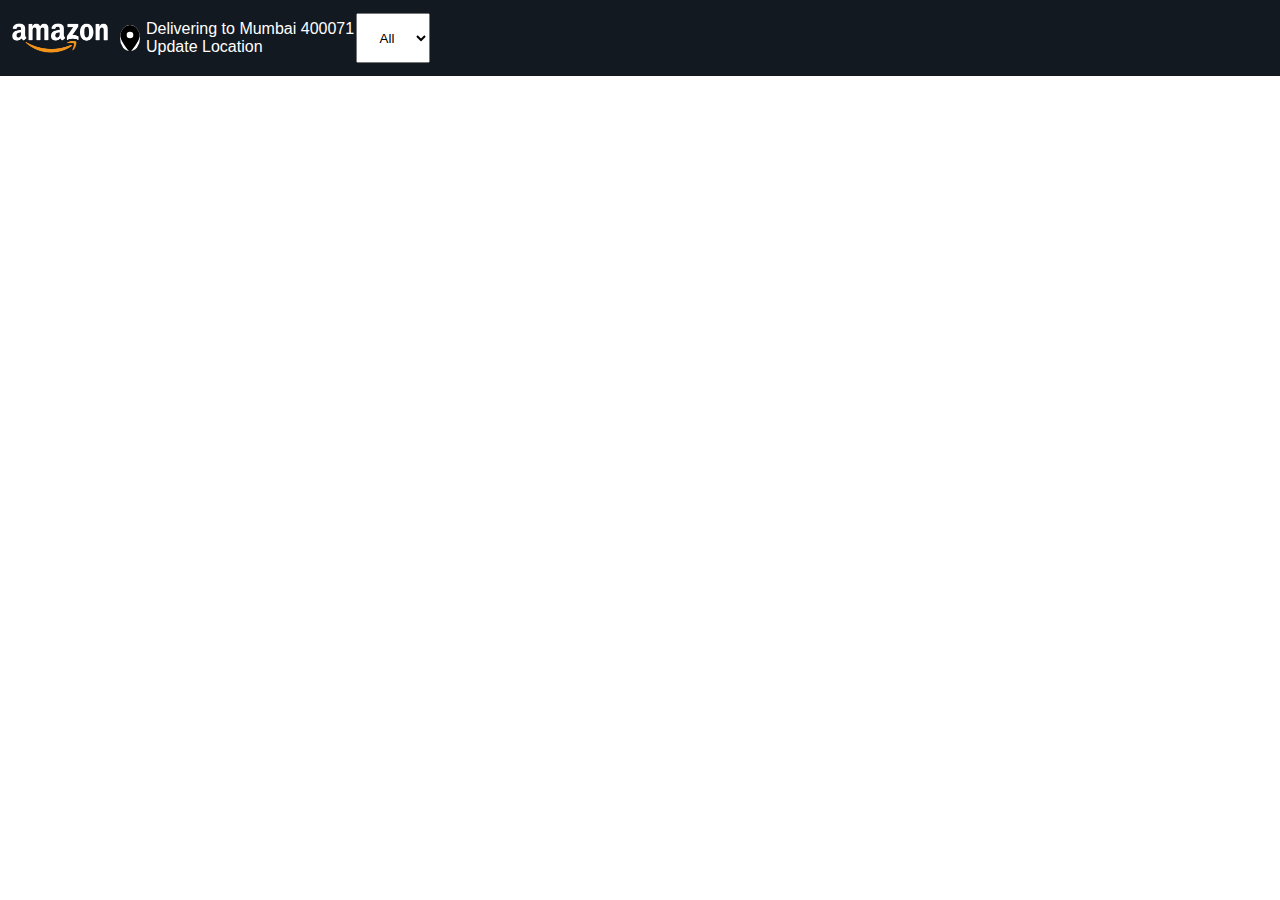
==== Amazon Clone/index.html @ 243c5fb5 "Add files via upload" ====
<!DOCTYPE html>
<html lang="en">
<head>
    <meta charset="UTF-8">
    <meta name="viewport" content="width=device-width, initial-scale=1.0">
    <title>AMAZON Clone</title>
    <link rel="stylesheet" href="style.css">

</head>
<body>

    <header>
        <div class="header-section">
            <img src="imgs/amazon_logo.png" alt="">
            <svg xmlns="http://www.w3.org/2000/svg" height="16" width="12" viewBox="0 0 384 512"><!--!Font Awesome Free 6.5.1 by @fontawesome - https://fontawesome.com License - https://fontawesome.com/license/free Copyright 2024 Fonticons, Inc.--><path d="M215.7 499.2C267 435 384 279.4 384 192C384 86 298 0 192 0S0 86 0 192c0 87.4 117 243 168.3 307.2c12.3 15.3 35.1 15.3 47.4 0zM192 128a64 64 0 1 1 0 128 64 64 0 1 1 0-128z"/></svg>
            <div class="delivery-location">Delivering to Mumbai 400071 Update Location</div>
            <div class="form-box">
                <div class="drop-menu">
                    <label for="all"></label>
                    <select name="all" id="all">
                        <option value="All">All</option>
                        <option value="fashion">Fashio</option>
                        <option value="sports">Sports</option>
                        <option value="Shoes">Shoes</option>
                        <option value="Watches">Watches</option>
                        <option value="Books">Books</option>
                        <option value="Phones">Phones</option>
                    </select>
                </div>
            </div>
        </div>
        <nav>

        </nav>
    </header>
    
</body>
</html>
---- Amazon Clone/style.css ----
*{
    margin: 0;
    padding: 0;
    border: border-box;
    font-family: Arial;
}

.header-section{
    background-color: #131921; /* header bgcolor */
    display: flex;
    align-items: center;
    width: 100vw;
    height: 76px;
    color: white;
}
.header-section img{
    width: 120px;
    height: auto;
}
.header-section svg{
    margin-right: 6px;
    background-color: white;
    border-radius: 50%;
    width: 20px;
    height: auto;
}
.delivery-location{
    width: 210px;
}
.drop-menu select{
    height: 50px;
    text-align: center;
}
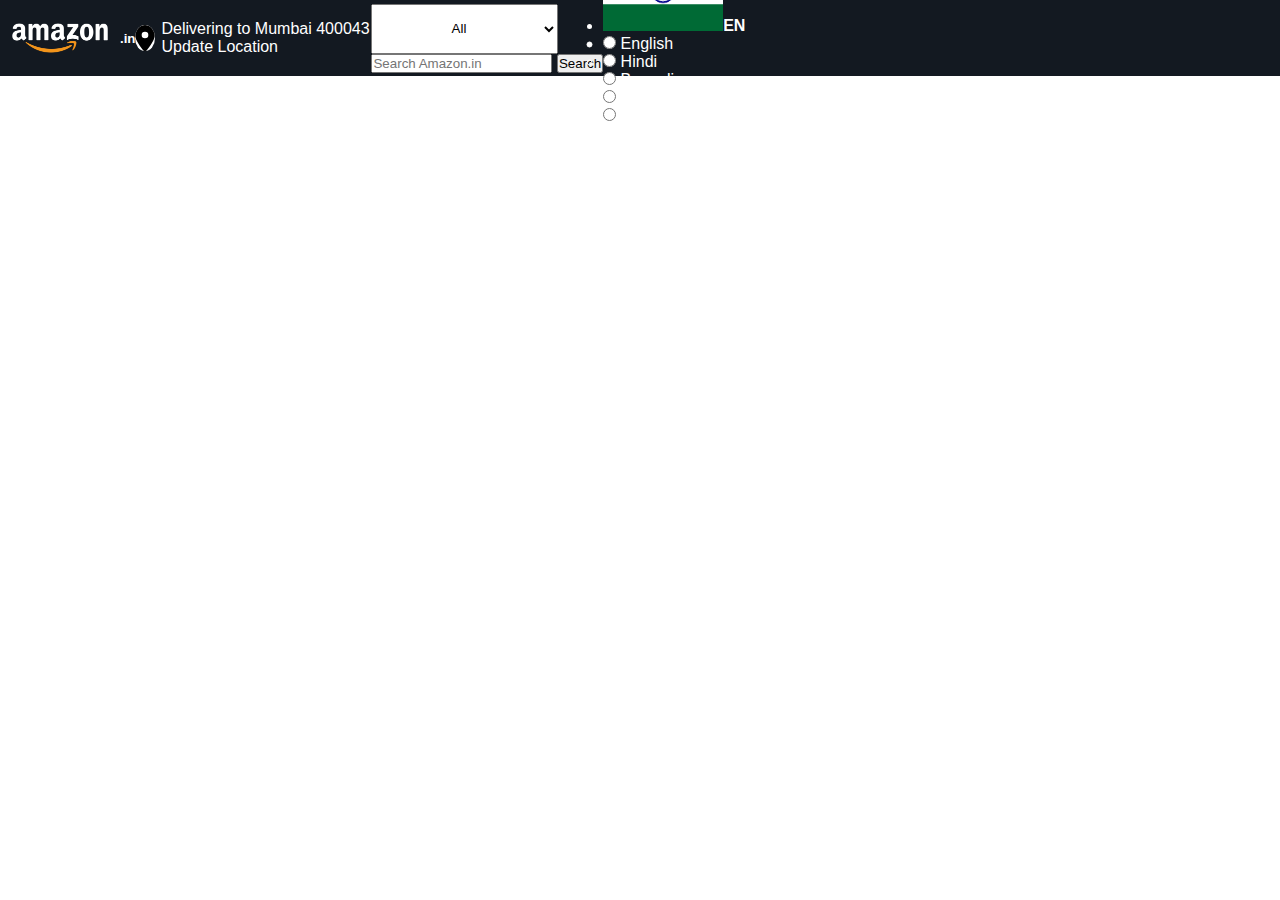
==== commit 126bb8fa: "Update index.html" ====
--- a/Amazon Clone/index.html
+++ b/Amazon Clone/index.html
@@ -1,38 +1,167 @@
+
 <!DOCTYPE html>
 <html lang="en">
 <head>
     <meta charset="UTF-8">
     <meta name="viewport" content="width=device-width, initial-scale=1.0">
-    <title>AMAZON Clone</title>
+    <title>Amazon Clone</title>
     <link rel="stylesheet" href="style.css">
 
 </head>
 <body>
 
     <header>
+
         <div class="header-section">
-            <img src="imgs/amazon_logo.png" alt="">
-            <svg xmlns="http://www.w3.org/2000/svg" height="16" width="12" viewBox="0 0 384 512"><!--!Font Awesome Free 6.5.1 by @fontawesome - https://fontawesome.com License - https://fontawesome.com/license/free Copyright 2024 Fonticons, Inc.--><path d="M215.7 499.2C267 435 384 279.4 384 192C384 86 298 0 192 0S0 86 0 192c0 87.4 117 243 168.3 307.2c12.3 15.3 35.1 15.3 47.4 0zM192 128a64 64 0 1 1 0 128 64 64 0 1 1 0-128z"/></svg>
-            <div class="delivery-location">Delivering to Mumbai 400071 Update Location</div>
+            <img src="imgs/amazon_logo.png" alt=""><h5 class="domain-in">.in</h5>
+            <svg xmlns="http://www.w3.org/2000/svg" height="16" width="12" viewBox="0 0 384 512">!Font Awesome Free 6.5.1 by @fontawesome - https://fontawesome.com License - https://fontawesome.com/license/free Copyright 2024 Fonticons, Inc.<path d="M215.7 499.2C267 435 384 279.4 384 192C384 86 298 0 192 0S0 86 0 192c0 87.4 117 243 168.3 307.2c12.3 15.3 35.1 15.3 47.4 0zM192 128a64 64 0 1 1 0 128 64 64 0 1 1 0-128z"/></svg>
+
+            <div class="delivery-location">
+                
+                <span class="head-line-1">Delivering to Mumbai 400043</span> 
+                <span class="head-line-2">Update Location</span>
+
+            </div>
+
             <div class="form-box">
-                <div class="drop-menu">
+
+                <!-- Drop down menu at search bar -->
+                <div class="drop-menu">  
+
                     <label for="all"></label>
                     <select name="all" id="all">
-                        <option value="All">All</option>
-                        <option value="fashion">Fashio</option>
-                        <option value="sports">Sports</option>
-                        <option value="Shoes">Shoes</option>
-                        <option value="Watches">Watches</option>
-                        <option value="Books">Books</option>
-                        <option value="Phones">Phones</option>
+                        <option selected="selected" value="search-alias=aps">All</option>
+                        <option value="search-alias=alexa-skills">Alexa Skills</option>
+                        <option value="search-alias=amazon-devices">Amazon Devices</option>
+                        <option value="search-alias=fashion">Amazon Fashion</option>
+                        <option value="search-alias=nowstore">Amazon Fresh</option>
+                        <option value="search-alias=amazon-pharmacy">Amazon Pharmacy</option>
+                        <option value="search-alias=appliances">Appliances</option>
+                        <option value="search-alias=mobile-apps">Apps &amp; Games</option>
+                        <option value="search-alias=audible">Audible Audiobooks</option>
+                        <option value="search-alias=baby">Baby</option>
+                        <option value="search-alias=beauty">Beauty</option>
+                        <option value="search-alias=stripbooks">Books</option>
+                        <option value="search-alias=automotive">Car &amp; Motorbike</option>
+                        <option value="search-alias=apparel">Clothing &amp; Accessories</option>
+                        <option value="search-alias=collectibles">Collectibles</option>
+                        <option value="search-alias=computers">Computers &amp; Accessories</option>
+                        <option value="search-alias=electronics">Electronics</option>
+                        <option value="search-alias=furniture">Furniture</option>
+                        <option value="search-alias=lawngarden">Garden &amp; Outdoors</option>
+                        <option value="search-alias=gift-cards">Gift Cards</option>
+                        <option value="search-alias=grocery">Grocery &amp; Gourmet Foods</option>
+                        <option value="search-alias=hpc">Health &amp; Personal Care</option>
+                        <option value="search-alias=kitchen">Home &amp; Kitchen</option>
+                        <option value="search-alias=industrial">Industrial &amp; Scientific</option>
+                        <option value="search-alias=jewelry">Jewellery</option>
+                        <option value="search-alias=digital-text">Kindle Store</option>
+                        <option value="search-alias=luggage">Luggage &amp; Bags</option>
+                        <option value="search-alias=luxury-beauty">Luxury Beauty</option>
+                        <option value="search-alias=dvd">Movies &amp; TV Shows</option>
+                        <option value="search-alias=popular">Music</option>
+                        <option value="search-alias=mi">Musical Instruments</option>
+                        <option value="search-alias=office-products">Office Products</option>
+                        <option value="search-alias=pets">Pet Supplies</option>
+                        <option value="search-alias=instant-video">Prime Video</option>
+                        <option value="search-alias=shoes">Shoes &amp; Handbags</option>
+                        <option value="search-alias=software">Software</option>
+                        <option value="search-alias=sporting">Sports, Fitness &amp; Outdoors</option>
+                        <option value="search-alias=specialty-aps-sns">Subscribe &amp; Save</option>
+                        <option value="search-alias=home-improvement">Tools &amp; Home Improvement</option>
+                        <option value="search-alias=toys">Toys &amp; Games</option>
+                        <option value="search-alias=under-ten-dollars">Under ₹500</option>
+                        <option value="search-alias=videogames">Video Games</option>
+                        <option value="search-alias=watches">Watches</option>
                     </select>
+
                 </div>
+
+                <div class="search-bar">
+
+                    <input type="text" class="search-input" placeholder="Search Amazon.in">
+                    <button class="search-button">Search</button>
+                    <!-- <input type="image" src="imgs/searchicon.jpg" name="submit" alt="submit"/>   -->
+                
+                </div>
+
             </div>
+
+            <div class="language">
+                <ul>
+                    <li><img src="imgs/Indiaflag.png" alt="Indian Flag"><b>EN</b></li>
+                    <li class="drop-lang-list">
+                        <ul>
+                            <li>
+                                <label for="eng">
+                                    <input id="eng" type="radio" name="language" value="English">
+                                    English
+                                </label>
+                            </li>
+                            <li>
+                                <label for="hindi">
+                                    <input id="hindi" type="radio" name="language" value="Hindi">
+                                    Hindi
+                                </label>
+                            </li>
+                            <li>
+                                <label for="bengali">
+                                    <input id="bengali" type="radio" name="language" value="Bengali">
+                                    Bengali
+                                </label>
+                            </li>
+                            <li>
+                                <label for="tamil">
+                                    <input id="tamil" type="radio" name="language" value="Tamil">
+                                    Tamil
+                                </label>
+                            </li>
+                            <li>
+                                <label for="gujrati">
+                                    <input id="gujrati" type="radio" name="language" value="Gujrati">
+                                    Gujrati
+                                </label>
+                            </li>
+                        </ul>
+                    </li>
+                </ul>
+                <!-- <form class="lang-form" action="get">
+                    <label for="eng">
+                        <input id="eng" type="radio" name="language" value="English">
+                        English
+                    </label>
+                    <label for="hindi">
+                        <input id="hindi" type="radio" name="language" value="Hindi">
+                        Hindi
+                    </label>
+                    <label for="bengali">
+                        <input id="bengali" type="radio" name="language" value="Bengali">
+                        Bengali
+                    </label>
+                    <label for="tamil">
+                        <input id="tamil" type="radio" name="language" value="Tamil">
+                        Tamil
+                    </label>
+                    <label for="gujrati">
+                        <input id="gujrati" type="radio" name="language" value="Gujrati">
+                        Gujrati
+                    </label>
+                </form> -->
+
+            </div>
+
+            <div class="account-options"></div>
+
+            <div class="return-orders"></div>
+
+            <div class="shop-cart"></div>
+
         </div>
+
         <nav>
 
         </nav>
     </header>
     
 </body>
-</html>+</html>
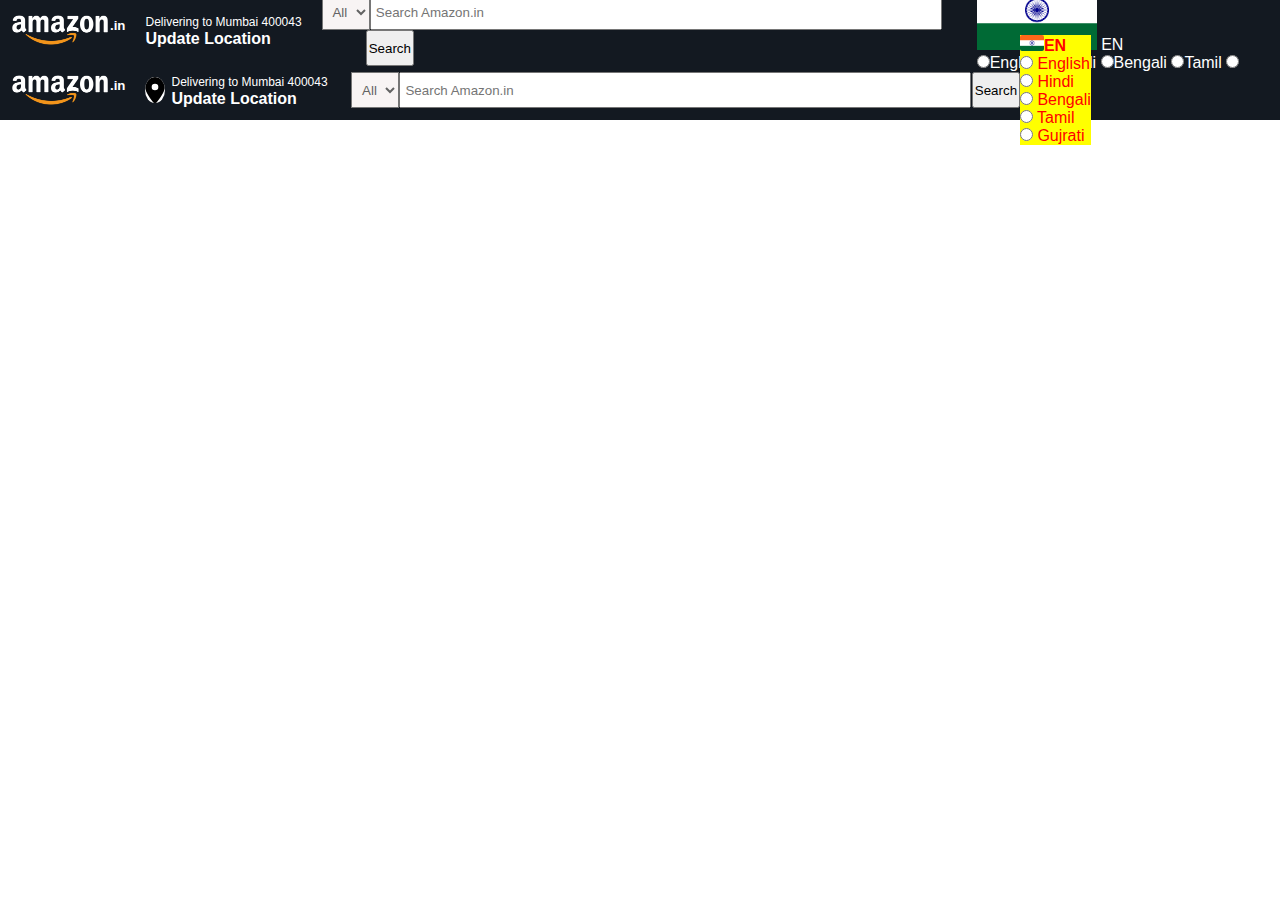
==== commit 047ad31c: "Update index.html" ====
--- a/Amazon Clone/index.html
+++ b/Amazon Clone/index.html
@@ -6,7 +6,15 @@
     <meta name="viewport" content="width=device-width, initial-scale=1.0">
     <title>Amazon Clone</title>
     <link rel="stylesheet" href="style.css">
-
+<!DOCTYPE html>
+<html lang="en">
+<head>
+    <meta charset="UTF-8">
+    <meta name="viewport" content="width=device-width, initial-scale=1.0">
+    <title>Amazon Clone</title>
+    <link rel="stylesheet" href="style.css">
+    <link rel="stylesheet" href="https://cdnjs.cloudflare.com/ajax/libs/font-awesome/6.5.1/css/all.min.css" integrity="sha512-DTOQO9RWCH3ppGqcWaEA1BIZOC6xxalwEsw9c2QQeAIftl+Vegovlnee1c9QX4TctnWMn13TZye+giMm8e2LwA==" crossorigin="anonymous" referrerpolicy="no-referrer" />
+    <link rel="icon" href="imgs/amazonicon.png" type="image/x-icon">
 </head>
 <body>
 
@@ -14,7 +22,7 @@
 
         <div class="header-section">
             <img src="imgs/amazon_logo.png" alt=""><h5 class="domain-in">.in</h5>
-            <svg xmlns="http://www.w3.org/2000/svg" height="16" width="12" viewBox="0 0 384 512">!Font Awesome Free 6.5.1 by @fontawesome - https://fontawesome.com License - https://fontawesome.com/license/free Copyright 2024 Fonticons, Inc.<path d="M215.7 499.2C267 435 384 279.4 384 192C384 86 298 0 192 0S0 86 0 192c0 87.4 117 243 168.3 307.2c12.3 15.3 35.1 15.3 47.4 0zM192 128a64 64 0 1 1 0 128 64 64 0 1 1 0-128z"/></svg>
+            <i class="fa-solid fa-location-dot"></i>
 
             <div class="delivery-location">
                 
@@ -88,6 +96,116 @@
             </div>
 
             <div class="language">
+                
+                <div class="lang-dropdown">
+                    <span><img src="imgs/Indiaflag.png" alt="Indian Flag"> EN</span>
+                    <div class="lang-dropdown-menu">
+                        <label for="eng"><input type="radio" name="eng" id="eng">English</label>
+                        <label for="hindi"><input type="radio" name="hindi" id="hindi">Hindi</label>
+                        <label for="bengali"><input type="radio" name="bengali" id="bengali">Bengali</label>
+                        <label for="tamil"><input type="radio" name="tamil" id="tamil">Tamil</label>
+                        <label for="gujrati"><input type="radio" name="gujrati" id="gujrati">Gujrati</label>
+                    </div>
+                </div>
+
+            </div>
+
+            <!-- <div class="account-options"></div>
+
+            <div class="return-orders"></div>
+
+            <div class="shop-cart"></div> -->
+
+        </div>
+
+        <nav>
+
+        </nav>
+    </header>
+    
+</body>
+</html>
+</head>
+<body>
+
+    <header>
+
+        <div class="header-section">
+            <img src="imgs/amazon_logo.png" alt=""><h5 class="domain-in">.in</h5>
+            <svg xmlns="http://www.w3.org/2000/svg" height="16" width="12" viewBox="0 0 384 512">!Font Awesome Free 6.5.1 by @fontawesome - https://fontawesome.com License - https://fontawesome.com/license/free Copyright 2024 Fonticons, Inc.<path d="M215.7 499.2C267 435 384 279.4 384 192C384 86 298 0 192 0S0 86 0 192c0 87.4 117 243 168.3 307.2c12.3 15.3 35.1 15.3 47.4 0zM192 128a64 64 0 1 1 0 128 64 64 0 1 1 0-128z"/></svg>
+
+            <div class="delivery-location">
+                
+                <span class="head-line-1">Delivering to Mumbai 400043</span> 
+                <span class="head-line-2">Update Location</span>
+
+            </div>
+
+            <div class="form-box">
+
+                <!-- Drop down menu at search bar -->
+                <div class="drop-menu">  
+
+                    <label for="all"></label>
+                    <select name="all" id="all">
+                        <option selected="selected" value="search-alias=aps">All</option>
+                        <option value="search-alias=alexa-skills">Alexa Skills</option>
+                        <option value="search-alias=amazon-devices">Amazon Devices</option>
+                        <option value="search-alias=fashion">Amazon Fashion</option>
+                        <option value="search-alias=nowstore">Amazon Fresh</option>
+                        <option value="search-alias=amazon-pharmacy">Amazon Pharmacy</option>
+                        <option value="search-alias=appliances">Appliances</option>
+                        <option value="search-alias=mobile-apps">Apps &amp; Games</option>
+                        <option value="search-alias=audible">Audible Audiobooks</option>
+                        <option value="search-alias=baby">Baby</option>
+                        <option value="search-alias=beauty">Beauty</option>
+                        <option value="search-alias=stripbooks">Books</option>
+                        <option value="search-alias=automotive">Car &amp; Motorbike</option>
+                        <option value="search-alias=apparel">Clothing &amp; Accessories</option>
+                        <option value="search-alias=collectibles">Collectibles</option>
+                        <option value="search-alias=computers">Computers &amp; Accessories</option>
+                        <option value="search-alias=electronics">Electronics</option>
+                        <option value="search-alias=furniture">Furniture</option>
+                        <option value="search-alias=lawngarden">Garden &amp; Outdoors</option>
+                        <option value="search-alias=gift-cards">Gift Cards</option>
+                        <option value="search-alias=grocery">Grocery &amp; Gourmet Foods</option>
+                        <option value="search-alias=hpc">Health &amp; Personal Care</option>
+                        <option value="search-alias=kitchen">Home &amp; Kitchen</option>
+                        <option value="search-alias=industrial">Industrial &amp; Scientific</option>
+                        <option value="search-alias=jewelry">Jewellery</option>
+                        <option value="search-alias=digital-text">Kindle Store</option>
+                        <option value="search-alias=luggage">Luggage &amp; Bags</option>
+                        <option value="search-alias=luxury-beauty">Luxury Beauty</option>
+                        <option value="search-alias=dvd">Movies &amp; TV Shows</option>
+                        <option value="search-alias=popular">Music</option>
+                        <option value="search-alias=mi">Musical Instruments</option>
+                        <option value="search-alias=office-products">Office Products</option>
+                        <option value="search-alias=pets">Pet Supplies</option>
+                        <option value="search-alias=instant-video">Prime Video</option>
+                        <option value="search-alias=shoes">Shoes &amp; Handbags</option>
+                        <option value="search-alias=software">Software</option>
+                        <option value="search-alias=sporting">Sports, Fitness &amp; Outdoors</option>
+                        <option value="search-alias=specialty-aps-sns">Subscribe &amp; Save</option>
+                        <option value="search-alias=home-improvement">Tools &amp; Home Improvement</option>
+                        <option value="search-alias=toys">Toys &amp; Games</option>
+                        <option value="search-alias=under-ten-dollars">Under ₹500</option>
+                        <option value="search-alias=videogames">Video Games</option>
+                        <option value="search-alias=watches">Watches</option>
+                    </select>
+
+                </div>
+
+                <div class="search-bar">
+
+                    <input type="text" class="search-input" placeholder="Search Amazon.in">
+                    <button class="search-button">Search</button>
+                    <!-- <input type="image" src="imgs/searchicon.jpg" name="submit" alt="submit"/>   -->
+                
+                </div>
+
+            </div>
+
+            <div class="language">
                 <ul>
                     <li><img src="imgs/Indiaflag.png" alt="Indian Flag"><b>EN</b></li>
                     <li class="drop-lang-list">
--- a/Amazon Clone/style.css
+++ b/Amazon Clone/style.css
@@ -3,19 +3,24 @@
     padding: 0;
     border: border-box;
     font-family: Arial;
+    list-style-type: none;
 }
 
+/* header */
 .header-section{
     background-color: #131921; /* header bgcolor */
     display: flex;
     align-items: center;
     width: 100vw;
-    height: 76px;
+    height: 60px;
     color: white;
 }
 .header-section img{
     width: 120px;
     height: auto;
+}
+.domain-in{
+    margin: -10px 20px 0 -10px;
 }
 .header-section svg{
     margin-right: 6px;
@@ -25,9 +30,77 @@
     height: auto;
 }
 .delivery-location{
-    width: 210px;
+    width: 180px;
 }
+.head-line-1{
+    font-size: 12px;
+}
+.head-line-2{
+    font-weight: bolder;
+}
+.form-box{
+    display: flex;
+    }
 .drop-menu select{
-    height: 50px;
+    height: 36px;
+    width: 48px;
     text-align: center;
-}+    background-color: rgb(248, 244, 244);
+    color: rgb(99, 99, 99);
+}
+.drop-menu select:focus{
+    color: black;
+    cursor: pointer;
+    text-align: left;
+}
+.search-bar input{
+    padding: 0 4px;
+    width: 560px;
+    height: 32px;
+}
+.search-bar button{
+    margin: 0 0 0 -4px;
+    height: 36px;
+    width: 48px;
+    cursor: pointer;
+}
+
+/* Language of the website inside the header  */
+/* div class="language" */
+
+.language ul li img{
+    width: 24px;
+    height: 16px;
+    border-radius: 2px;
+}
+.language ul{
+    background-color: yellow;
+    color: red;
+}
+
+
+
+
+
+
+
+
+
+
+
+
+
+
+
+
+
+
+
+
+
+
+
+
+
+
+
--- a/Amazon Clone/style.css
+++ b/Amazon Clone/style.css
@@ -3,19 +3,24 @@
     padding: 0;
     border: border-box;
     font-family: Arial;
+    list-style-type: none;
 }
 
+/* header */
 .header-section{
     background-color: #131921; /* header bgcolor */
     display: flex;
     align-items: center;
     width: 100vw;
-    height: 76px;
+    height: 60px;
     color: white;
 }
 .header-section img{
     width: 120px;
     height: auto;
+}
+.domain-in{
+    margin: -10px 20px 0 -10px;
 }
 .header-section svg{
     margin-right: 6px;
@@ -25,9 +30,77 @@
     height: auto;
 }
 .delivery-location{
-    width: 210px;
+    width: 180px;
 }
+.head-line-1{
+    font-size: 12px;
+}
+.head-line-2{
+    font-weight: bolder;
+}
+.form-box{
+    display: flex;
+    }
 .drop-menu select{
-    height: 50px;
+    height: 36px;
+    width: 48px;
     text-align: center;
-}+    background-color: rgb(248, 244, 244);
+    color: rgb(99, 99, 99);
+}
+.drop-menu select:focus{
+    color: black;
+    cursor: pointer;
+    text-align: left;
+}
+.search-bar input{
+    padding: 0 4px;
+    width: 560px;
+    height: 32px;
+}
+.search-bar button{
+    margin: 0 0 0 -4px;
+    height: 36px;
+    width: 48px;
+    cursor: pointer;
+}
+
+/* Language of the website inside the header  */
+/* div class="language" */
+
+.language ul li img{
+    width: 24px;
+    height: 16px;
+    border-radius: 2px;
+}
+.language ul{
+    background-color: yellow;
+    color: red;
+}
+
+
+
+
+
+
+
+
+
+
+
+
+
+
+
+
+
+
+
+
+
+
+
+
+
+
+
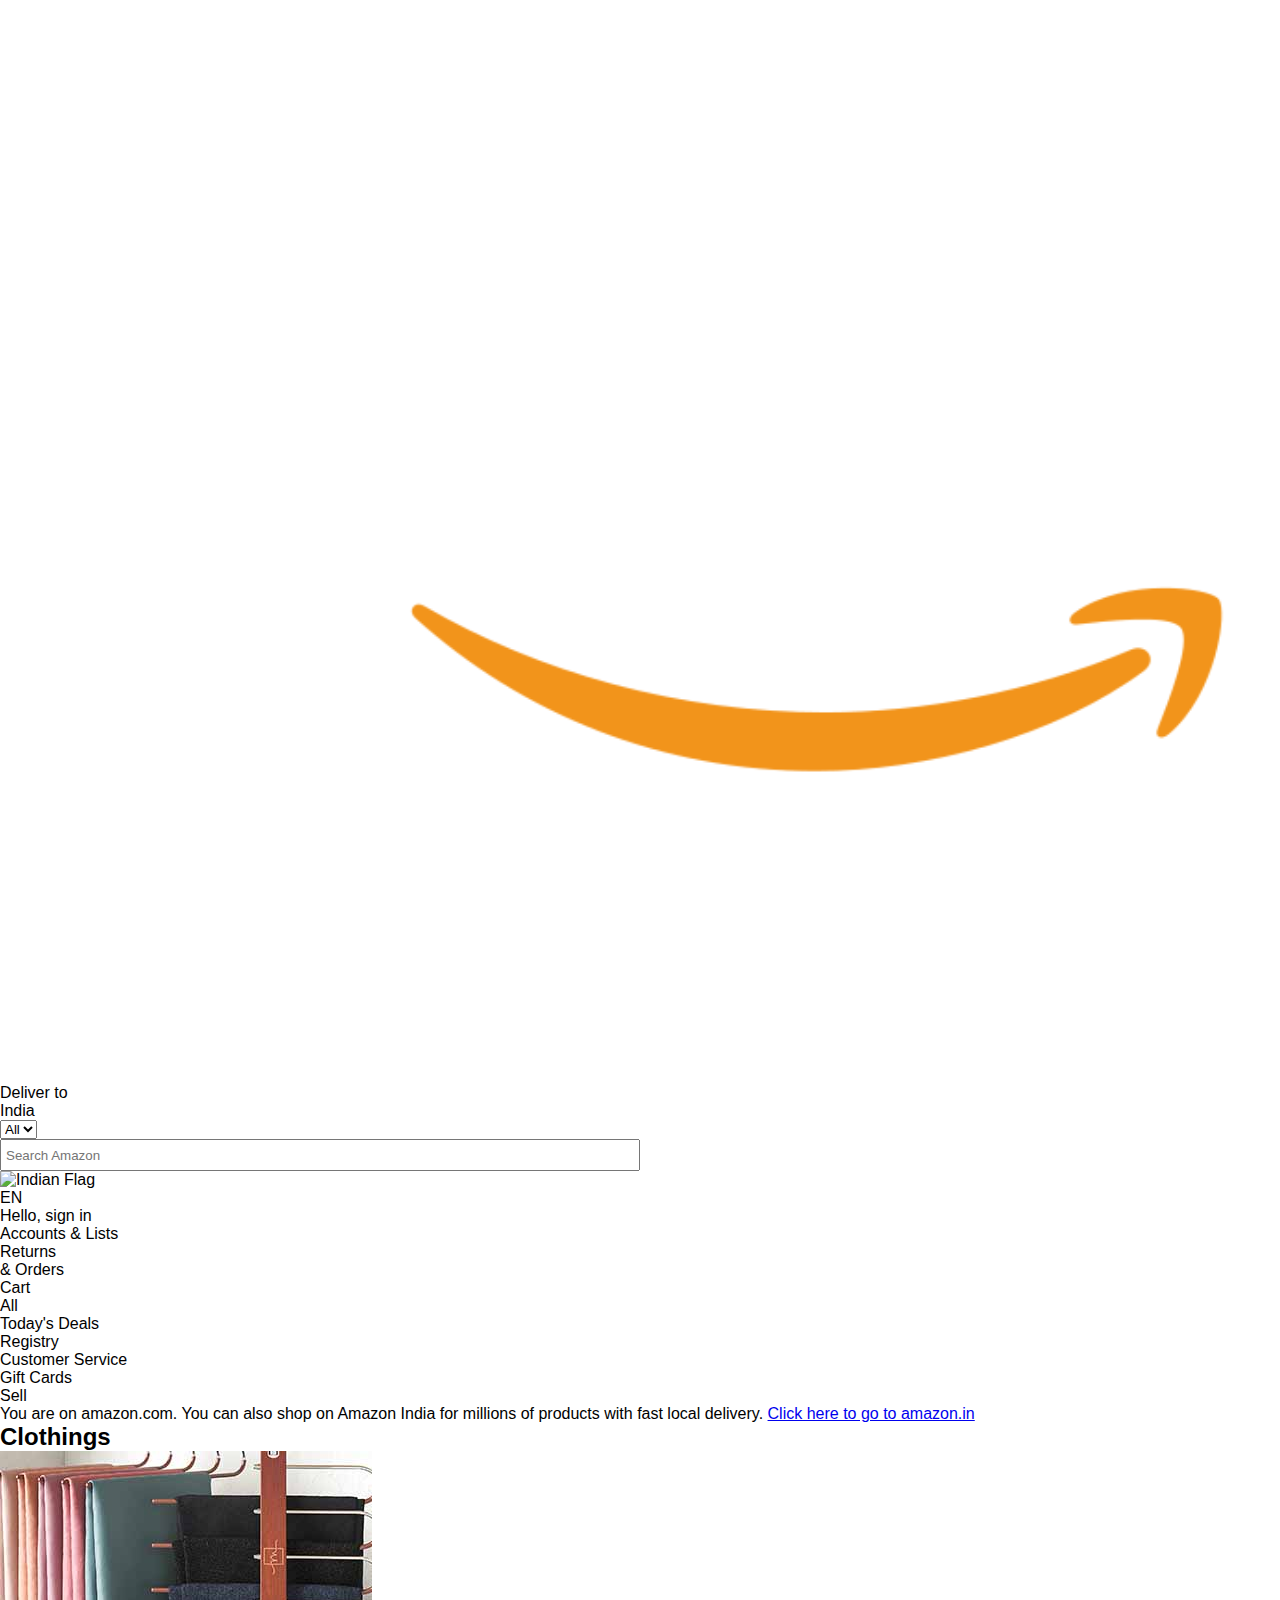
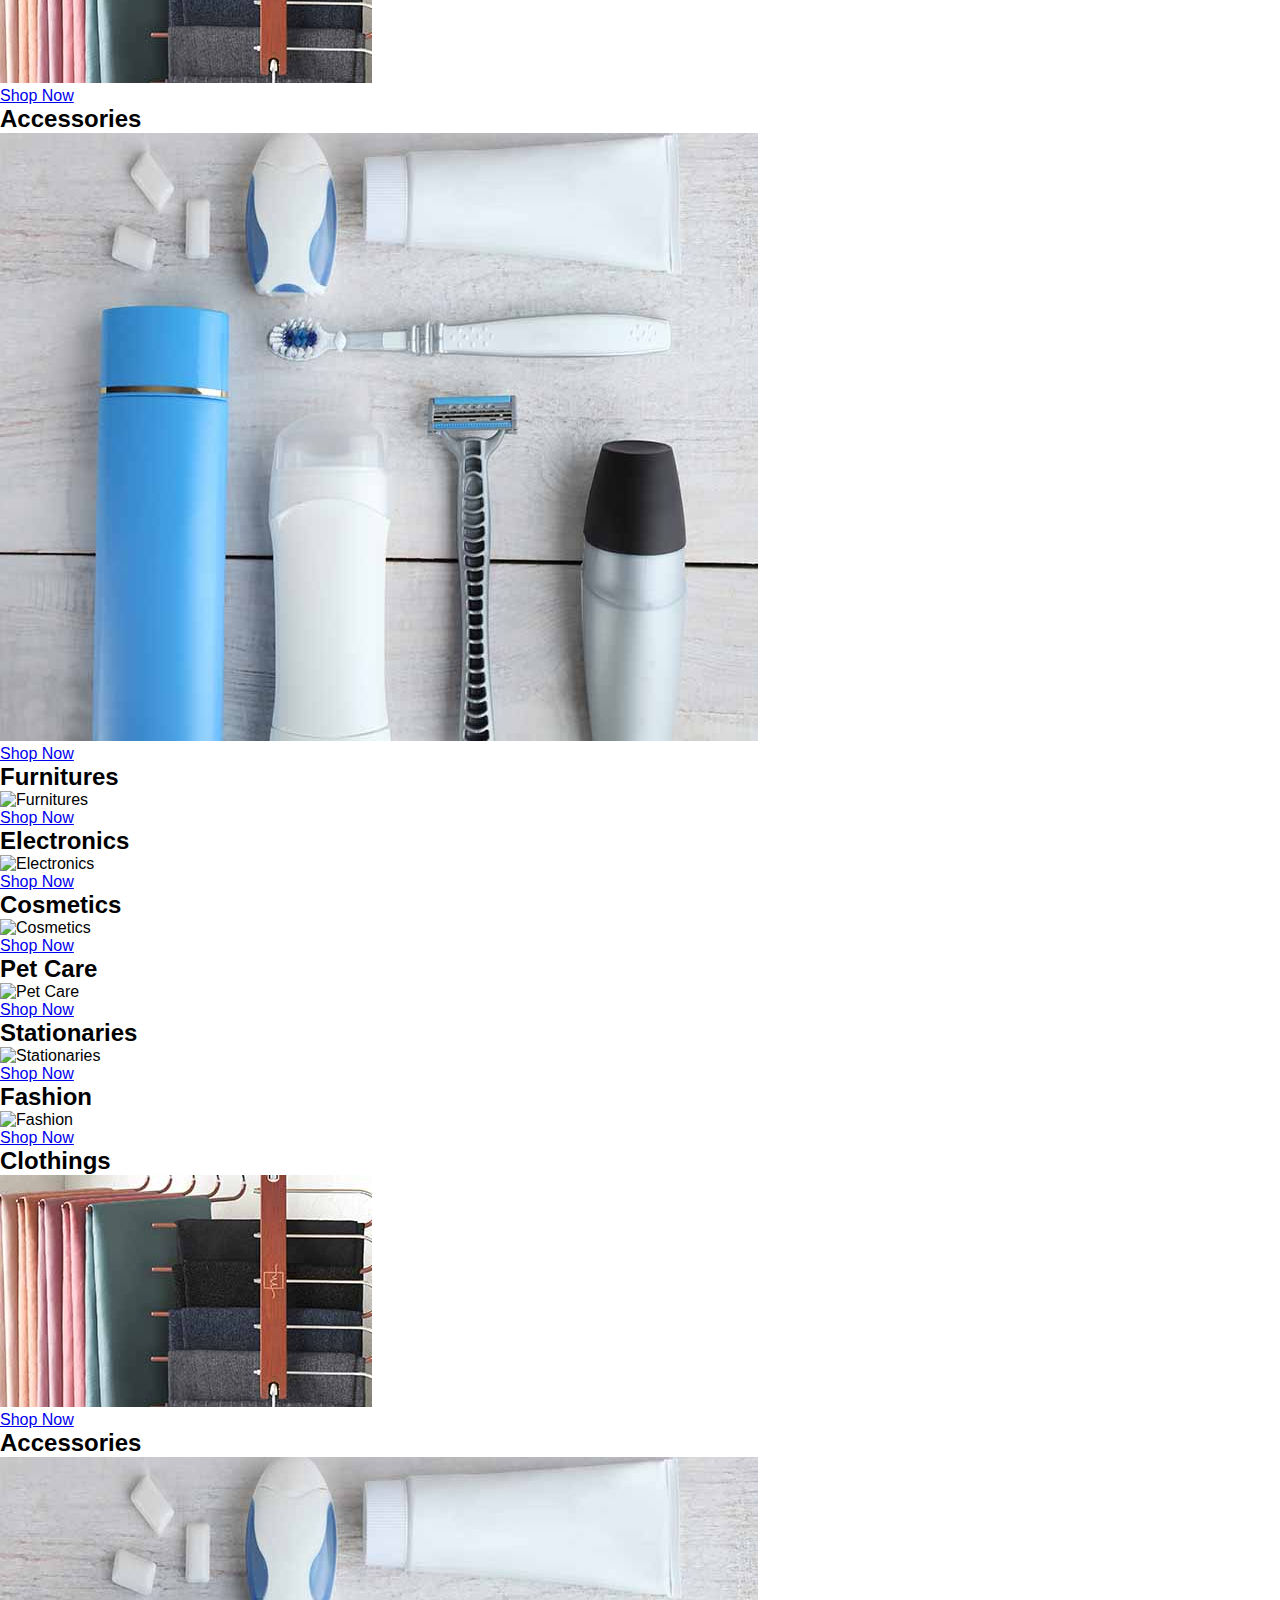
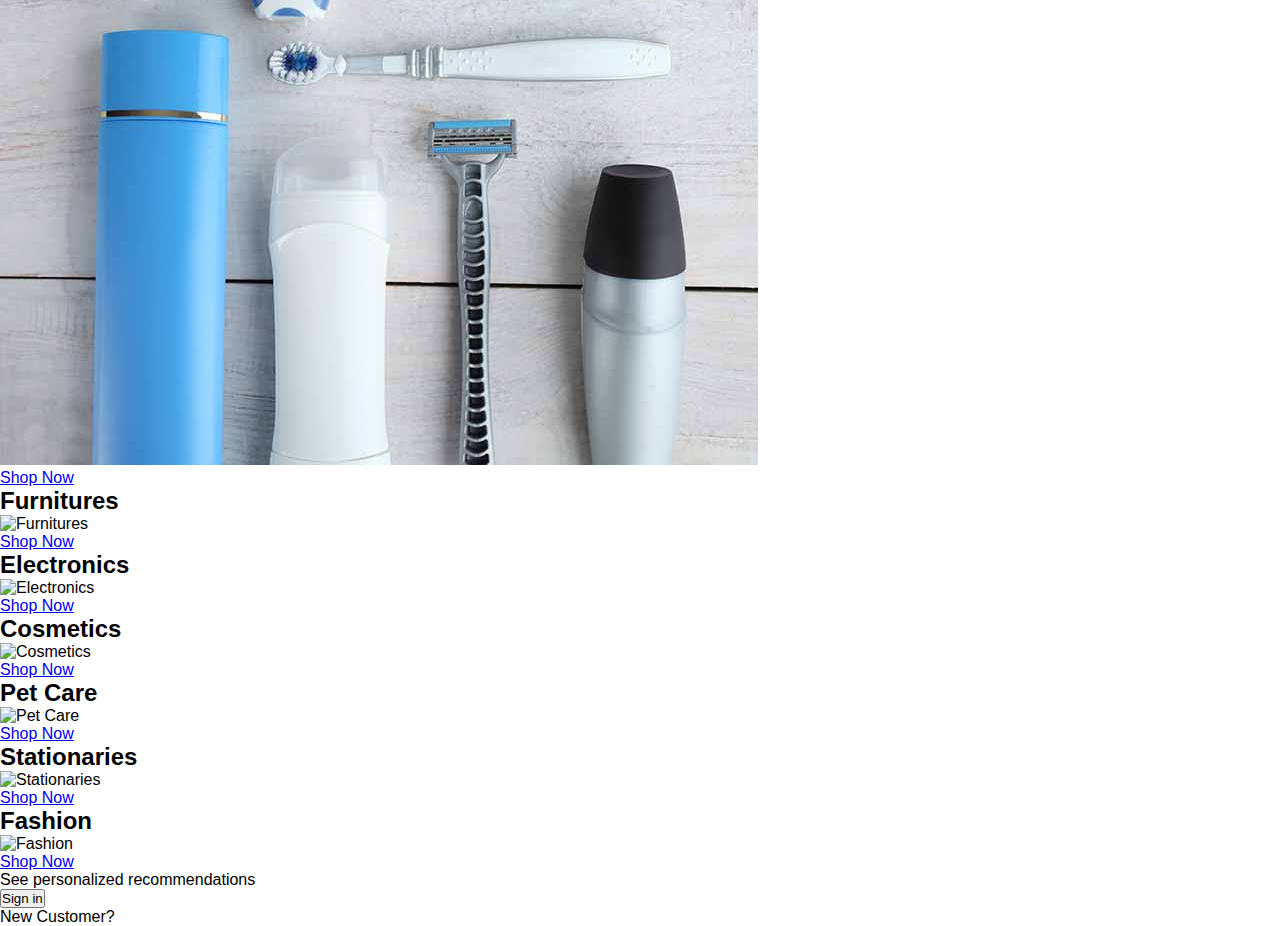
==== commit e35446b1: "Update index.html" ====
--- a/Amazon Clone/index.html
+++ b/Amazon Clone/index.html
@@ -1,285 +1,206 @@
-
 <!DOCTYPE html>
 <html lang="en">
 <head>
     <meta charset="UTF-8">
     <meta name="viewport" content="width=device-width, initial-scale=1.0">
-    <title>Amazon Clone</title>
+    <title>Amazon</title>
     <link rel="stylesheet" href="style.css">
-<!DOCTYPE html>
-<html lang="en">
-<head>
-    <meta charset="UTF-8">
-    <meta name="viewport" content="width=device-width, initial-scale=1.0">
-    <title>Amazon Clone</title>
-    <link rel="stylesheet" href="style.css">
+    <link rel="icon" href="imgs/amazonicon.png">
     <link rel="stylesheet" href="https://cdnjs.cloudflare.com/ajax/libs/font-awesome/6.5.1/css/all.min.css" integrity="sha512-DTOQO9RWCH3ppGqcWaEA1BIZOC6xxalwEsw9c2QQeAIftl+Vegovlnee1c9QX4TctnWMn13TZye+giMm8e2LwA==" crossorigin="anonymous" referrerpolicy="no-referrer" />
-    <link rel="icon" href="imgs/amazonicon.png" type="image/x-icon">
 </head>
 <body>
-
+    
     <header>
-
-        <div class="header-section">
-            <img src="imgs/amazon_logo.png" alt=""><h5 class="domain-in">.in</h5>
-            <i class="fa-solid fa-location-dot"></i>
-
-            <div class="delivery-location">
+        <div class="main-header">
+            <!-- head-box1 -->
+            <div class="head-box1 border-headbox">
+                <img src="imgs/amazon_logo.png" alt="Amazon Logo">
+            </div>
+            <!-- head-box2  -->
+            <div class="head-box2 border-headbox">
+                <p class="add-first head-first line">Deliver to</p>
+                <div class="add-second head-second-line"> <i class="fa-solid fa-location-dot"></i> India </div>
+            </div>
+            <!-- head-box3  -->
+            <div class="head-box3 border-headbox">
                 
-                <span class="head-line-1">Delivering to Mumbai 400043</span> 
-                <span class="head-line-2">Update Location</span>
-
-            </div>
-
-            <div class="form-box">
-
-                <!-- Drop down menu at search bar -->
-                <div class="drop-menu">  
-
-                    <label for="all"></label>
-                    <select name="all" id="all">
-                        <option selected="selected" value="search-alias=aps">All</option>
-                        <option value="search-alias=alexa-skills">Alexa Skills</option>
-                        <option value="search-alias=amazon-devices">Amazon Devices</option>
-                        <option value="search-alias=fashion">Amazon Fashion</option>
-                        <option value="search-alias=nowstore">Amazon Fresh</option>
-                        <option value="search-alias=amazon-pharmacy">Amazon Pharmacy</option>
-                        <option value="search-alias=appliances">Appliances</option>
-                        <option value="search-alias=mobile-apps">Apps &amp; Games</option>
-                        <option value="search-alias=audible">Audible Audiobooks</option>
-                        <option value="search-alias=baby">Baby</option>
-                        <option value="search-alias=beauty">Beauty</option>
-                        <option value="search-alias=stripbooks">Books</option>
-                        <option value="search-alias=automotive">Car &amp; Motorbike</option>
-                        <option value="search-alias=apparel">Clothing &amp; Accessories</option>
-                        <option value="search-alias=collectibles">Collectibles</option>
-                        <option value="search-alias=computers">Computers &amp; Accessories</option>
-                        <option value="search-alias=electronics">Electronics</option>
-                        <option value="search-alias=furniture">Furniture</option>
-                        <option value="search-alias=lawngarden">Garden &amp; Outdoors</option>
-                        <option value="search-alias=gift-cards">Gift Cards</option>
-                        <option value="search-alias=grocery">Grocery &amp; Gourmet Foods</option>
-                        <option value="search-alias=hpc">Health &amp; Personal Care</option>
-                        <option value="search-alias=kitchen">Home &amp; Kitchen</option>
-                        <option value="search-alias=industrial">Industrial &amp; Scientific</option>
-                        <option value="search-alias=jewelry">Jewellery</option>
-                        <option value="search-alias=digital-text">Kindle Store</option>
-                        <option value="search-alias=luggage">Luggage &amp; Bags</option>
-                        <option value="search-alias=luxury-beauty">Luxury Beauty</option>
-                        <option value="search-alias=dvd">Movies &amp; TV Shows</option>
-                        <option value="search-alias=popular">Music</option>
-                        <option value="search-alias=mi">Musical Instruments</option>
-                        <option value="search-alias=office-products">Office Products</option>
-                        <option value="search-alias=pets">Pet Supplies</option>
-                        <option value="search-alias=instant-video">Prime Video</option>
-                        <option value="search-alias=shoes">Shoes &amp; Handbags</option>
-                        <option value="search-alias=software">Software</option>
-                        <option value="search-alias=sporting">Sports, Fitness &amp; Outdoors</option>
-                        <option value="search-alias=specialty-aps-sns">Subscribe &amp; Save</option>
-                        <option value="search-alias=home-improvement">Tools &amp; Home Improvement</option>
-                        <option value="search-alias=toys">Toys &amp; Games</option>
-                        <option value="search-alias=under-ten-dollars">Under ₹500</option>
-                        <option value="search-alias=videogames">Video Games</option>
-                        <option value="search-alias=watches">Watches</option>
-                    </select>
-
-                </div>
-
-                <div class="search-bar">
-
-                    <input type="text" class="search-input" placeholder="Search Amazon.in">
-                    <button class="search-button">Search</button>
-                    <!-- <input type="image" src="imgs/searchicon.jpg" name="submit" alt="submit"/>   -->
-                
-                </div>
-
-            </div>
-
-            <div class="language">
-                
-                <div class="lang-dropdown">
-                    <span><img src="imgs/Indiaflag.png" alt="Indian Flag"> EN</span>
-                    <div class="lang-dropdown-menu">
-                        <label for="eng"><input type="radio" name="eng" id="eng">English</label>
-                        <label for="hindi"><input type="radio" name="hindi" id="hindi">Hindi</label>
-                        <label for="bengali"><input type="radio" name="bengali" id="bengali">Bengali</label>
-                        <label for="tamil"><input type="radio" name="tamil" id="tamil">Tamil</label>
-                        <label for="gujrati"><input type="radio" name="gujrati" id="gujrati">Gujrati</label>
+                <div class="search-box">
+                    <div class="select-categories search-design">
+                        <select name="All" id="all">
+                            <option value="All">All</option>
+                        </select>
+                    </div>
+                    <div class="search-bar search-design">
+                        <input type="search" name="search" id="search" placeholder="Search Amazon">
+                    </div>
+                    <div class="search-icon search-design">
+                        <i class="fa-solid fa-magnifying-glass"></i>
                     </div>
                 </div>
 
             </div>
-
-            <!-- <div class="account-options"></div>
-
-            <div class="return-orders"></div>
-
-            <div class="shop-cart"></div> -->
-
-        </div>
-
-        <nav>
-
+            <!-- head-box4  -->
+            <div class="head-box4 border-headbox">
+                <img src="imgs/IndianFlag.webp" alt="Indian Flag"> <p>EN</p>
+            </div>
+            <!-- head-box5  -->
+            <div class="head-box5 border-headbox">
+                <p class="sign-in head-first-line">Hello, sign in</p>
+                <div class="accounts head-second-line">Accounts & Lists</div>
+            </div>
+            <!-- head-box6  -->
+            <div class="head-box6 border-headbox">
+                <p class="returns head-first-line">Returns</p>
+                <div class="orders head-second-line">& Orders</div>
+            </div>
+            <!-- head-box7  -->
+            <div class="head-box7 border-headbox">
+                <p><i class="fa-solid fa-cart-shopping"></i> Cart</p>
+            </div>
+        </div>
+        <nav class="panel">
+            <div class="all-menu border-panel">
+                <i class="fa-solid fa-bars"></i>
+                <p> All</p>
+            </div>
+            <div class="panel-list">
+                <p class="border-panel">Today's Deals</p>
+                <p class="border-panel">Registry</p>
+                <p class="border-panel">Customer Service</p>
+                <p class="border-panel">Gift Cards</p>
+                <p class="border-panel">Sell</p>
+            </div>
         </nav>
     </header>
-    
+
+    <div class="main-img">
+        <div class="main-para">
+            <p>You are on amazon.com. You can also shop on Amazon India for millions of products with fast local delivery. <a href="https://www.amazon.in/" target="_blank">Click here to go to amazon.in</a></p>
+        </div>
+    </div>
+
+    <div class="shopping-panel">
+        <div class="shop-container">
+            <div class="shop-box">
+                <h2>Clothings</h2>
+                <img src="imgs/box1_image.jpg" alt="Clothings">
+                <p><a href="#">Shop Now</a></p>
+            </div>
+        </div>
+        <div class="shop-container">
+            <div class="shop-box">
+                <h2>Accessories</h2>
+                <img src="imgs/box2_image.jpg" alt="Accessories">
+                <p><a href="#">Shop Now</a></p>
+            </div>
+        </div>
+        <div class="shop-container">
+            <div class="shop-box">
+                <h2>Furnitures</h2>
+                <img src="imgs/box3_image.jpg" alt="Furnitures">
+                <p><a href="#">Shop Now</a></p>
+            </div>
+        </div>
+        <div class="shop-container">
+            <div class="shop-box">
+                <h2>Electronics</h2>
+                <img src="imgs/box4_image.jpg" alt="Electronics">
+                <p><a href="#">Shop Now</a></p>
+            </div>
+        </div>
+        <div class="shop-container">
+            <div class="shop-box">
+                <h2>Cosmetics</h2>
+                <img src="imgs/box5_image.jpg" alt="Cosmetics">
+                <p><a href="#">Shop Now</a></p>
+            </div>
+        </div>
+        <div class="shop-container">
+            <div class="shop-box">
+                <h2>Pet Care</h2>
+                <img src="imgs/box6_image.jpg" alt="Pet Care">
+                <p><a href="#">Shop Now</a></p>
+            </div>
+        </div>
+        <div class="shop-container">
+            <div class="shop-box">
+                <h2>Stationaries</h2>
+                <img src="imgs/box7_image.jpg" alt="Stationaries">
+                <p><a href="#">Shop Now</a></p>
+            </div>
+        </div>
+        <div class="shop-container">
+            <div class="shop-box">
+                <h2>Fashion</h2>
+                <img src="imgs/box8_image.jpg" alt="Fashion">
+                <p><a href="#">Shop Now</a></p>
+            </div>
+        </div>
+        <div class="shop-container">
+            <div class="shop-box">
+                <h2>Clothings</h2>
+                <img src="imgs/box1_image.jpg" alt="Clothings">
+                <p><a href="#">Shop Now</a></p>
+            </div>
+        </div>
+        <div class="shop-container">
+            <div class="shop-box">
+                <h2>Accessories</h2>
+                <img src="imgs/box2_image.jpg" alt="Accessories">
+                <p><a href="#">Shop Now</a></p>
+            </div>
+        </div>
+        <div class="shop-container">
+            <div class="shop-box">
+                <h2>Furnitures</h2>
+                <img src="imgs/box3_image.jpg" alt="Furnitures">
+                <p><a href="#">Shop Now</a></p>
+            </div>
+        </div>
+        <div class="shop-container">
+            <div class="shop-box">
+                <h2>Electronics</h2>
+                <img src="imgs/box4_image.jpg" alt="Electronics">
+                <p><a href="#">Shop Now</a></p>
+            </div>
+        </div>
+        <div class="shop-container">
+            <div class="shop-box">
+                <h2>Cosmetics</h2>
+                <img src="imgs/box5_image.jpg" alt="Cosmetics">
+                <p><a href="#">Shop Now</a></p>
+            </div>
+        </div>
+        <div class="shop-container">
+            <div class="shop-box">
+                <h2>Pet Care</h2>
+                <img src="imgs/box6_image.jpg" alt="Pet Care">
+                <p><a href="#">Shop Now</a></p>
+            </div>
+        </div>
+        <div class="shop-container">
+            <div class="shop-box">
+                <h2>Stationaries</h2>
+                <img src="imgs/box7_image.jpg" alt="Stationaries">
+                <p><a href="#">Shop Now</a></p>
+            </div>
+        </div>
+        <div class="shop-container">
+            <div class="shop-box">
+                <h2>Fashion</h2>
+                <img src="imgs/box8_image.jpg" alt="Fashion">
+                <p><a href="#">Shop Now</a></p>
+            </div>
+        </div>
+    </div>
+
+    <div class="signin-panel">
+        <div class="signin-box">
+            <p>See personalized recommendations</p>
+            <button>Sign in</button>
+            <p>New Customer? <a href="Start here."></a></p>
+        </div>
+    </div>
+
 </body>
 </html>
-</head>
-<body>
-
-    <header>
-
-        <div class="header-section">
-            <img src="imgs/amazon_logo.png" alt=""><h5 class="domain-in">.in</h5>
-            <svg xmlns="http://www.w3.org/2000/svg" height="16" width="12" viewBox="0 0 384 512">!Font Awesome Free 6.5.1 by @fontawesome - https://fontawesome.com License - https://fontawesome.com/license/free Copyright 2024 Fonticons, Inc.<path d="M215.7 499.2C267 435 384 279.4 384 192C384 86 298 0 192 0S0 86 0 192c0 87.4 117 243 168.3 307.2c12.3 15.3 35.1 15.3 47.4 0zM192 128a64 64 0 1 1 0 128 64 64 0 1 1 0-128z"/></svg>
-
-            <div class="delivery-location">
-                
-                <span class="head-line-1">Delivering to Mumbai 400043</span> 
-                <span class="head-line-2">Update Location</span>
-
-            </div>
-
-            <div class="form-box">
-
-                <!-- Drop down menu at search bar -->
-                <div class="drop-menu">  
-
-                    <label for="all"></label>
-                    <select name="all" id="all">
-                        <option selected="selected" value="search-alias=aps">All</option>
-                        <option value="search-alias=alexa-skills">Alexa Skills</option>
-                        <option value="search-alias=amazon-devices">Amazon Devices</option>
-                        <option value="search-alias=fashion">Amazon Fashion</option>
-                        <option value="search-alias=nowstore">Amazon Fresh</option>
-                        <option value="search-alias=amazon-pharmacy">Amazon Pharmacy</option>
-                        <option value="search-alias=appliances">Appliances</option>
-                        <option value="search-alias=mobile-apps">Apps &amp; Games</option>
-                        <option value="search-alias=audible">Audible Audiobooks</option>
-                        <option value="search-alias=baby">Baby</option>
-                        <option value="search-alias=beauty">Beauty</option>
-                        <option value="search-alias=stripbooks">Books</option>
-                        <option value="search-alias=automotive">Car &amp; Motorbike</option>
-                        <option value="search-alias=apparel">Clothing &amp; Accessories</option>
-                        <option value="search-alias=collectibles">Collectibles</option>
-                        <option value="search-alias=computers">Computers &amp; Accessories</option>
-                        <option value="search-alias=electronics">Electronics</option>
-                        <option value="search-alias=furniture">Furniture</option>
-                        <option value="search-alias=lawngarden">Garden &amp; Outdoors</option>
-                        <option value="search-alias=gift-cards">Gift Cards</option>
-                        <option value="search-alias=grocery">Grocery &amp; Gourmet Foods</option>
-                        <option value="search-alias=hpc">Health &amp; Personal Care</option>
-                        <option value="search-alias=kitchen">Home &amp; Kitchen</option>
-                        <option value="search-alias=industrial">Industrial &amp; Scientific</option>
-                        <option value="search-alias=jewelry">Jewellery</option>
-                        <option value="search-alias=digital-text">Kindle Store</option>
-                        <option value="search-alias=luggage">Luggage &amp; Bags</option>
-                        <option value="search-alias=luxury-beauty">Luxury Beauty</option>
-                        <option value="search-alias=dvd">Movies &amp; TV Shows</option>
-                        <option value="search-alias=popular">Music</option>
-                        <option value="search-alias=mi">Musical Instruments</option>
-                        <option value="search-alias=office-products">Office Products</option>
-                        <option value="search-alias=pets">Pet Supplies</option>
-                        <option value="search-alias=instant-video">Prime Video</option>
-                        <option value="search-alias=shoes">Shoes &amp; Handbags</option>
-                        <option value="search-alias=software">Software</option>
-                        <option value="search-alias=sporting">Sports, Fitness &amp; Outdoors</option>
-                        <option value="search-alias=specialty-aps-sns">Subscribe &amp; Save</option>
-                        <option value="search-alias=home-improvement">Tools &amp; Home Improvement</option>
-                        <option value="search-alias=toys">Toys &amp; Games</option>
-                        <option value="search-alias=under-ten-dollars">Under ₹500</option>
-                        <option value="search-alias=videogames">Video Games</option>
-                        <option value="search-alias=watches">Watches</option>
-                    </select>
-
-                </div>
-
-                <div class="search-bar">
-
-                    <input type="text" class="search-input" placeholder="Search Amazon.in">
-                    <button class="search-button">Search</button>
-                    <!-- <input type="image" src="imgs/searchicon.jpg" name="submit" alt="submit"/>   -->
-                
-                </div>
-
-            </div>
-
-            <div class="language">
-                <ul>
-                    <li><img src="imgs/Indiaflag.png" alt="Indian Flag"><b>EN</b></li>
-                    <li class="drop-lang-list">
-                        <ul>
-                            <li>
-                                <label for="eng">
-                                    <input id="eng" type="radio" name="language" value="English">
-                                    English
-                                </label>
-                            </li>
-                            <li>
-                                <label for="hindi">
-                                    <input id="hindi" type="radio" name="language" value="Hindi">
-                                    Hindi
-                                </label>
-                            </li>
-                            <li>
-                                <label for="bengali">
-                                    <input id="bengali" type="radio" name="language" value="Bengali">
-                                    Bengali
-                                </label>
-                            </li>
-                            <li>
-                                <label for="tamil">
-                                    <input id="tamil" type="radio" name="language" value="Tamil">
-                                    Tamil
-                                </label>
-                            </li>
-                            <li>
-                                <label for="gujrati">
-                                    <input id="gujrati" type="radio" name="language" value="Gujrati">
-                                    Gujrati
-                                </label>
-                            </li>
-                        </ul>
-                    </li>
-                </ul>
-                <!-- <form class="lang-form" action="get">
-                    <label for="eng">
-                        <input id="eng" type="radio" name="language" value="English">
-                        English
-                    </label>
-                    <label for="hindi">
-                        <input id="hindi" type="radio" name="language" value="Hindi">
-                        Hindi
-                    </label>
-                    <label for="bengali">
-                        <input id="bengali" type="radio" name="language" value="Bengali">
-                        Bengali
-                    </label>
-                    <label for="tamil">
-                        <input id="tamil" type="radio" name="language" value="Tamil">
-                        Tamil
-                    </label>
-                    <label for="gujrati">
-                        <input id="gujrati" type="radio" name="language" value="Gujrati">
-                        Gujrati
-                    </label>
-                </form> -->
-
-            </div>
-
-            <div class="account-options"></div>
-
-            <div class="return-orders"></div>
-
-            <div class="shop-cart"></div>
-
-        </div>
-
-        <nav>
-
-        </nav>
-    </header>
-    
-</body>
-</html>
--- a/Amazon Clone/style.css
+++ b/Amazon Clone/style.css
@@ -2,7 +2,7 @@
     margin: 0;
     padding: 0;
     border: border-box;
-    font-family: Arial;
+    font-family: Helvetica, sans-serif;
     list-style-type: none;
 }
 
@@ -22,12 +22,8 @@
 .domain-in{
     margin: -10px 20px 0 -10px;
 }
-.header-section svg{
-    margin-right: 6px;
-    background-color: white;
-    border-radius: 50%;
-    width: 20px;
-    height: auto;
+.header-section .fa-solid{
+    width: 16px;
 }
 .delivery-location{
     width: 180px;
@@ -40,13 +36,14 @@
 }
 .form-box{
     display: flex;
-    }
+}
 .drop-menu select{
     height: 36px;
     width: 48px;
     text-align: center;
     background-color: rgb(248, 244, 244);
     color: rgb(99, 99, 99);
+    border-radius: 6px 0 0 6px;
 }
 .drop-menu select:focus{
     color: black;
@@ -55,7 +52,7 @@
 }
 .search-bar input{
     padding: 0 4px;
-    width: 560px;
+    width: 640px;
     height: 32px;
 }
 .search-bar button{
@@ -63,19 +60,52 @@
     height: 36px;
     width: 48px;
     cursor: pointer;
+    border-radius: 0 6px 6px 0;
 }
 
 /* Language of the website inside the header  */
 /* div class="language" */
 
-.language ul li img{
-    width: 24px;
-    height: 16px;
+.lang-dropdown{
+    margin: 0 0 0 12px;
+    position: relative;
+    display: inline-block;
+    width: 100px;
+    cursor: pointer;
     border-radius: 2px;
 }
-.language ul{
-    background-color: yellow;
-    color: red;
+.lang-dropdown:hover{
+    width: 240px;
+    z-index: 1;
+}
+                      /* Darkening the body when hovering over the radio buttons */
+.lang-dropdown img{
+    width: 24px;
+    height: auto;
+    border-radius: 2px;
+}
+.lang-dropdown:hover{
+    background-color: white;
+    color: black;
+}
+.lang-dropdown-menu{
+    display: none;
+    position: absolute;
+    z-index: 1;
+}
+.lang-dropdown-menu label{
+    margin: 8px;
+    display: block;
+}
+.lang-dropdown:hover .lang-dropdown-menu{
+    display: block;
+    background-color: #fefefe;
+    color: black;
+    width: 240px
+}
+.lang-dropdown label:hover{
+    cursor: pointer;
+    text-decoration: underline;
 }
 
 
@@ -101,6 +131,3 @@
 
 
 
-
-
-
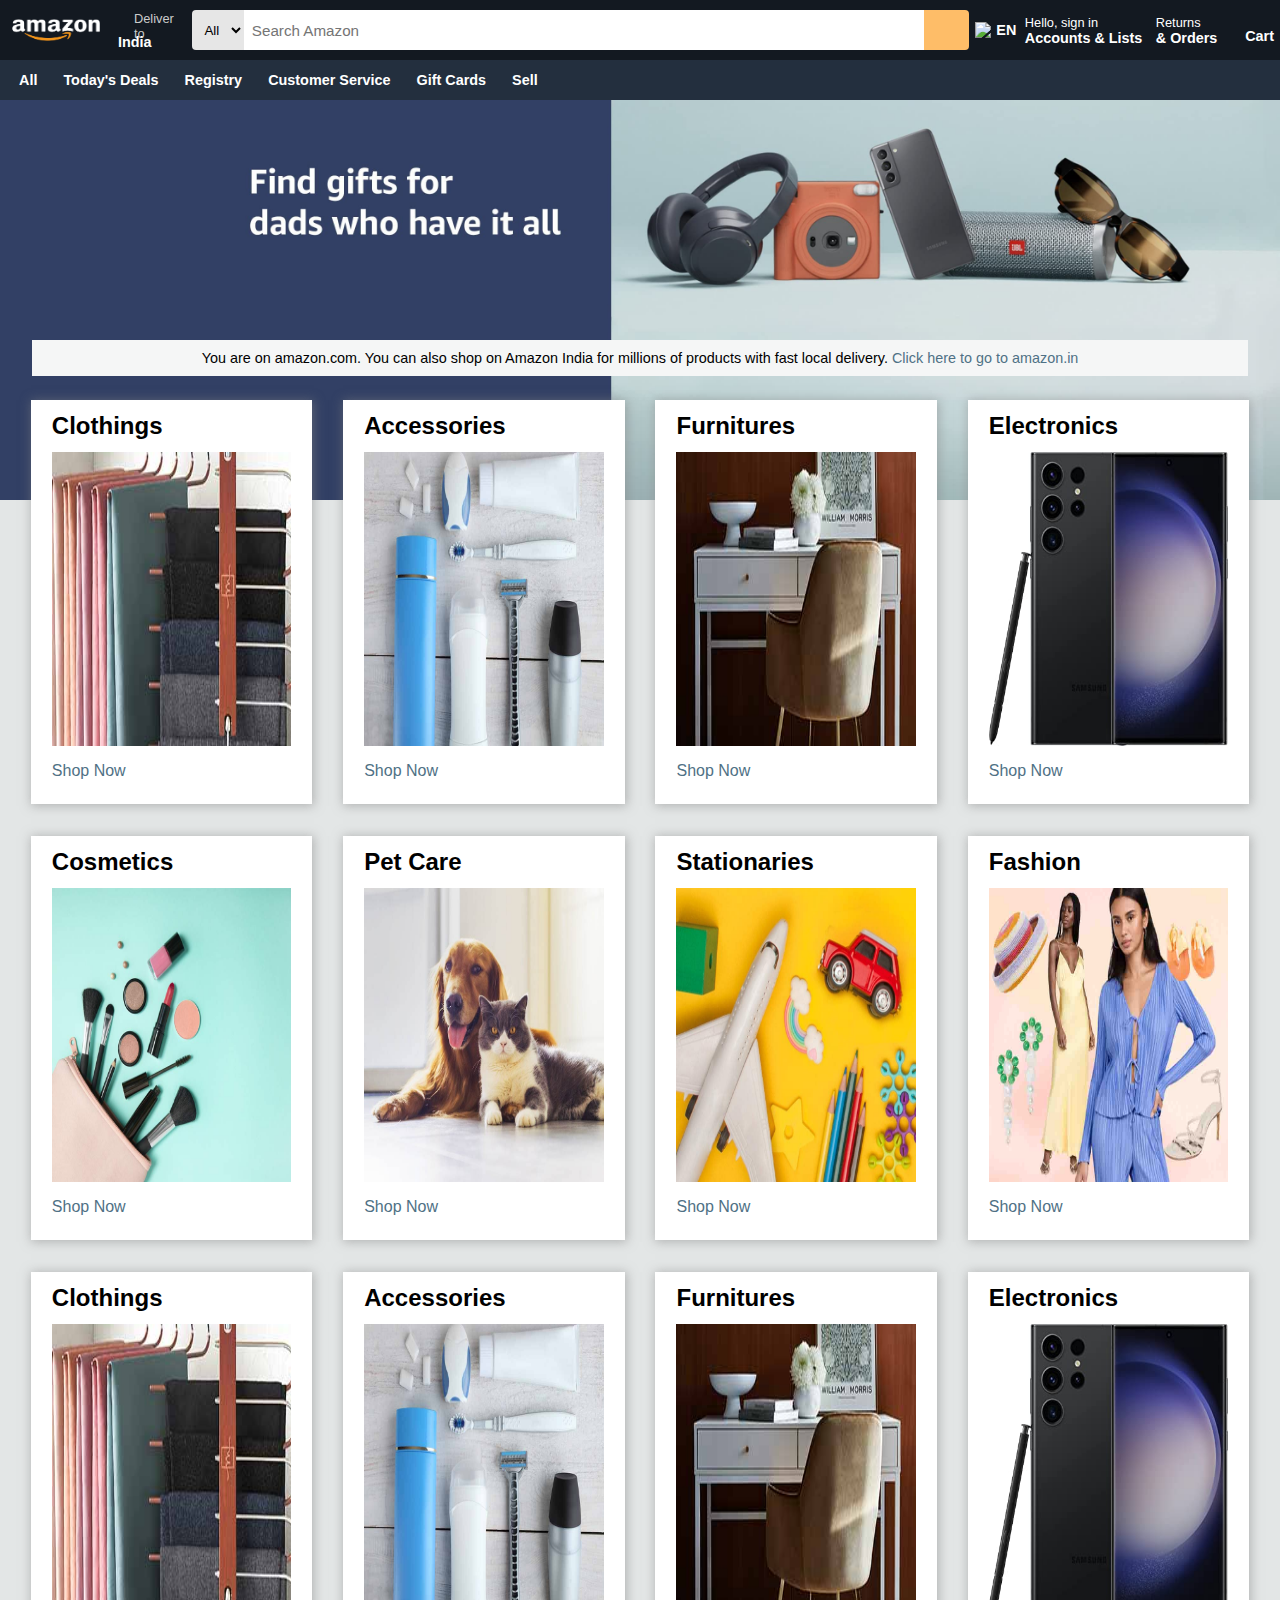
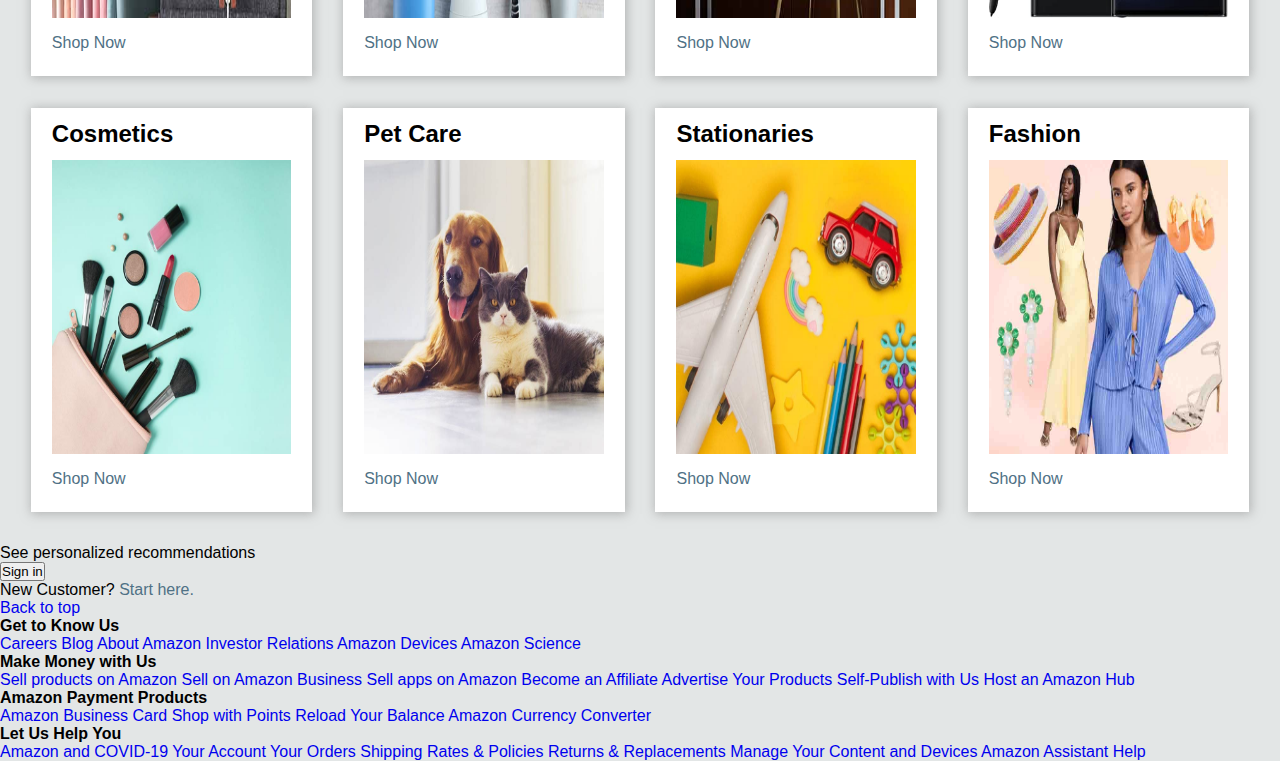
==== commit 2513d2ee: "Update index.html" ====
--- a/Amazon Clone/index.html
+++ b/Amazon Clone/index.html
@@ -84,7 +84,7 @@
             <div class="shop-box">
                 <h2>Clothings</h2>
                 <img src="imgs/box1_image.jpg" alt="Clothings">
-                <p><a href="#">Shop Now</a></p>
+                <p><a href="https://www.amazon.com/s?k=clothings&i=computers-intl-ship&crid=2KMX6VWAKNXX3&sprefix=clothin%2Ccomputers-intl-ship%2C274&ref=nb_sb_noss_2" target="_blank">Shop Now</a></p>
             </div>
         </div>
         <div class="shop-container">
@@ -140,7 +140,7 @@
             <div class="shop-box">
                 <h2>Clothings</h2>
                 <img src="imgs/box1_image.jpg" alt="Clothings">
-                <p><a href="#">Shop Now</a></p>
+                <p><a href="https://www.amazon.com/s?k=clothings&i=computers-intl-ship&crid=2KMX6VWAKNXX3&sprefix=clothin%2Ccomputers-intl-ship%2C274&ref=nb_sb_noss_2" target="_blank">Shop Now</a></p>
             </div>
         </div>
         <div class="shop-container">
@@ -196,11 +196,92 @@
 
     <div class="signin-panel">
         <div class="signin-box">
-            <p>See personalized recommendations</p>
-            <button>Sign in</button>
-            <p>New Customer? <a href="Start here."></a></p>
-        </div>
-    </div>
+            <div class="signin-options">
+                <p>See personalized recommendations</p>
+                <button>Sign in</button>
+                <p class="new-customer">New Customer? <a href="#">Start here.</a></p>
+            </div>    
+        </div>
+    </div>
+
+    <div class="back-to-top">
+        <a href="#" id="top">Back to top</a>
+    </div>
+
+    <footer>
+
+        <div class="footer1">
+            <div class="footer-content">
+                <!-- column 1 -->
+                <div class="footer-column">
+                    <h4>Get to Know Us</h4>
+                    <a href="#">Careers</a>
+                    <a href="#">Blog</a>
+                    <a href="#">About Amazon</a>
+                    <a href="#">Investor Relations</a>
+                    <a href="#">Amazon Devices</a>
+                    <a href="#">Amazon Science</a>
+                </div>
+                <!-- column 2 -->
+                <div class="footer-column">
+                    <h4>Make Money with Us</h4>
+                    <a href="#">Sell products on Amazon</a>
+                    <a href="#">Sell on Amazon Business</a>
+                    <a href="#">Sell apps on Amazon</a>
+                    <a href="#">Become an Affiliate</a>
+                    <a href="#">Advertise Your Products</a>
+                    <a href="#">Self-Publish with Us</a>
+                    <a href="#">Host an Amazon Hub</a>
+                </div>
+                <!-- column 3 -->
+                <div class="footer-column">
+                    <h4>Amazon Payment Products</h4>
+                    <a href="#">Amazon Business Card</a>
+                    <a href="#">Shop with Points</a>
+                    <a href="#">Reload Your Balance</a>
+                    <a href="#">Amazon Currency Converter</a>
+                </div>
+                <!-- columns 4 -->
+                <div class="footer-column">
+                    <h4>Let Us Help You</h4>
+                    <a href="#">Amazon and COVID-19</a>
+                    <a href="#">Your Account</a>
+                    <a href="#">Your Orders</a>
+                    <a href="#">Shipping Rates & Policies</a>
+                    <a href="#">Returns & Replacements</a>
+                    <a href="#">Manage Your Content and Devices</a>
+                    <a href="#">Amazon Assistant</a>
+                    <a href="#">Help</a>
+                </div>
+                
+            </div>
+        </div>
+
+        <div class="footer2">
+
+        </div>
+
+    </footer>
+
+    <script>
+        // JavaScript to handle scrolling to the top
+        var backToTopButton = document.getElementById("top");
+    
+        // Show or hide the back to top button based on scroll position
+        window.onscroll = function() {
+          if (document.body.scrollTop > 20 || document.documentElement.scrollTop > 20) {
+            backToTopButton.style.display = "block";
+          } else {
+            backToTopButton.style.display = "none";
+          }
+        };
+    
+        // Scroll to the top when the back to top button is clicked
+        backToTopButton.onclick = function() {
+          document.body.scrollTop = 0; // For Safari
+          document.documentElement.scrollTop = 0; // For Chrome, Firefox, IE, and Opera
+        };
+      </script>
 
 </body>
 </html>
--- a/Amazon Clone/style.css
+++ b/Amazon Clone/style.css
@@ -1,133 +1,276 @@
 *{
     margin: 0;
     padding: 0;
-    border: border-box;
-    font-family: Helvetica, sans-serif;
-    list-style-type: none;
-}
-
-/* header */
-.header-section{
-    background-color: #131921; /* header bgcolor */
-    display: flex;
-    align-items: center;
-    width: 100vw;
+    box-sizing: border-box;
+    font-family: Arial, Helvetica, sans-serif;
+    text-decoration: none;
+}
+
+body{
+    background-color: #E3E6E6;
+}
+
+/* text decoration for all anchor tag inside p tag  */
+p a{
+    color: #4F7185;
+}
+p a:hover{
+    text-decoration: underline;
+    color: #fca534;
+}
+
+/* main header  */
+.main-header{
+    background-color: #131921;
+    /* width: 100vw; */
     height: 60px;
+    display: flex;
+    align-items: center;
+    justify-content: space-evenly;
     color: white;
 }
-.header-section img{
-    width: 120px;
-    height: auto;
-}
-.domain-in{
-    margin: -10px 20px 0 -10px;
-}
-.header-section .fa-solid{
-    width: 16px;
-}
-.delivery-location{
-    width: 180px;
-}
-.head-line-1{
-    font-size: 12px;
-}
-.head-line-2{
-    font-weight: bolder;
-}
-.form-box{
-    display: flex;
-}
-.drop-menu select{
-    height: 36px;
-    width: 48px;
+
+/* border for all the head-box  */
+.border-headbox{
+    border: 1px solid #131921;
+    display: flex;
+    align-items: center;
+}
+.border-headbox:hover{
+    border: 1px solid white;
+    border-radius: 3px;
+}
+
+/* head-box1  */
+.head-box1{
+    width: fit-content;
+    height: 50px;
+}
+.head-box1 img{
+    width: 110px;
+    height: 50px;
+}
+/* head-box2  */
+.head-box2{
+    padding: 0 5px;
+    width: 85px;
+    height: 50px;
+    display: flex;
+    flex-wrap: wrap;
+}
+.add-first{
+    margin: 0 0 -16px 16px;
+    color: #ccc;
+    font-size: 0.8rem;
+}
+.add-second{
+    font-weight: 700;
+    font-size: 0.9rem;
+}
+/* head-box3  */
+.head-box3{
+    width: fit-content;
+    height: 50px;
+    border: none;
+}
+.head-box3:hover{
+    border: none;
+}
+.search-box{    
+    display: flex;
+    align-items: center;
+    justify-content: space-evenly;
+}
+.select-categories select{
+    width: 52px;
+    height: 40px;
     text-align: center;
-    background-color: rgb(248, 244, 244);
-    color: rgb(99, 99, 99);
-    border-radius: 6px 0 0 6px;
-}
-.drop-menu select:focus{
-    color: black;
+    background-color: #e6e6e6;
+    border-radius: 4px 0 0 4px;
+}
+.select-categories select:hover{
+    background-color: #d9d8d8;
     cursor: pointer;
-    text-align: left;
 }
 .search-bar input{
-    padding: 0 4px;
-    width: 640px;
-    height: 32px;
-}
-.search-bar button{
-    margin: 0 0 0 -4px;
-    height: 36px;
-    width: 48px;
+    padding: 8px;
+    width: 680px;
+    height: 40px;
+    font-size: 0.95rem;
+    font-weight: 400;
+}
+.search-icon{
+    width: 45px;
+    height: 40px;
+    color: #232F3E;
+    background-color: #febd68;
+    display: flex;
+    align-items: center;
+    justify-content: center;
+    font-size: 1.2rem;
+    border-radius: 0 4px 4px 0;
+}
+.search-icon:hover{
+    background-color: #fca534;
     cursor: pointer;
-    border-radius: 0 6px 6px 0;
-}
-
-/* Language of the website inside the header  */
-/* div class="language" */
-
-.lang-dropdown{
-    margin: 0 0 0 12px;
+}
+.search-design select, .search-design input, .search-design i{
+    border: none;
+}
+
+/* head-box4  */
+.head-box4{
+    width: 50px;
+    height: 50px;
+}
+.head-box4 img{
+    padding: 0 2.5px 0 5px;
+    width: 24px;
+    height: 16px;
+}
+.head-box4 p{
+    padding: 0 5px 0 2.5px;
+    font-weight: 700;
+    font-size: .90rem;
+}
+
+/* head-box5  */
+.head-box5{
+    padding: 0 5px;
+    width: 140px;
+    height: 50px;
+    display: flex;
+    flex-wrap: wrap;
+}
+.sign-in{
+    margin: 0 0 -16px 0;
+    font-size: 0.8rem;
+}
+.accounts{
+    font-weight: 700;
+    font-size: 0.9rem;
+}
+
+/* head-box6  */
+.head-box6{
+    padding: 0 5px;
+    width: 90px;
+    height: 50px;
+    display: flex;
+    flex-wrap: wrap;
+}
+.returns{
+    margin: 0 0 -16px 0;
+    font-size: 0.8rem;
+}
+.orders{
+    font-weight: 700;
+    font-size: 0.9rem;
+}
+
+/* head-box7 */
+.head-box7{
+    width: fit-content;
+    height: 50px;
+}
+.head-box7 i{
+    padding: 0 2.5px 0 5px;
+    font-size: 2rem;
+}
+.head-box7 p{
+    padding: 0 5px 0 2.5px;
+    font-size: 0.9rem;
+    font-weight: 700;
+}
+
+/* panel border  */
+.border-panel{
+    border: 1px solid #232F3E;
+    display: flex;
+    align-items: center;
+    font-weight: 600;
+}
+.border-panel:hover{
+    border: 1px solid white;
+    border-radius: 3px;
+    cursor: pointer;
+}
+
+/* panel */
+.panel{
+    background-color: #232F3E;
+    width: auto;
+    height: 40px;
+    display: flex;
+    align-items: center;
+    justify-content: left;
+    font-size: 0.9rem;
+    color: white;
+}
+.all-menu{
+    padding: 10px 12px;
+    display: flex;
+    align-items: center;
+}
+.all-menu p{
+    padding: 0 0 0 6px;
+    font-weight: 700;
+}
+.panel-list{
+    display: flex;
+    align-items: center;
+}
+.panel-list p{
+    padding: 10px 12px;
+}
+
+/* main image  */
+.main-img{
+    background-image: url("imgs/hero_image.jpg");
+    background-size: cover;
+    width: auto;
+    height: 400px;
+    z-index: -1;
+}
+
+.main-img p{
+    margin: auto;
+    padding: 10px 14px;
     position: relative;
-    display: inline-block;
-    width: 100px;
-    cursor: pointer;
-    border-radius: 2px;
-}
-.lang-dropdown:hover{
-    width: 240px;
-    z-index: 1;
-}
-                      /* Darkening the body when hovering over the radio buttons */
-.lang-dropdown img{
-    width: 24px;
-    height: auto;
-    border-radius: 2px;
-}
-.lang-dropdown:hover{
+    top: 240px;
+    background-color: #F5F6F6;
+    font-size: 0.9rem;
+    width: 95%;
+    text-align: center;
+}
+
+/* shopping panel  */
+.shopping-panel{
+    margin: -100px 0 0 0;
+    display: flex;
+    justify-content: space-evenly;
+    flex-wrap: wrap;
+}
+.shop-container{
+    margin: 0 0 32px 0;
+    width: 22%;
     background-color: white;
-    color: black;
-}
-.lang-dropdown-menu{
-    display: none;
-    position: absolute;
-    z-index: 1;
-}
-.lang-dropdown-menu label{
-    margin: 8px;
-    display: block;
-}
-.lang-dropdown:hover .lang-dropdown-menu{
-    display: block;
-    background-color: #fefefe;
-    color: black;
-    width: 240px
-}
-.lang-dropdown label:hover{
-    cursor: pointer;
-    text-decoration: underline;
-}
-
-
-
-
-
-
-
-
-
-
-
-
-
-
-
-
-
-
-
-
-
-
-
-
+    box-shadow: 1px 1px 10px 1px rgba(129, 129, 129, 0.5);
+}
+.shop-box{
+    margin: auto;
+    width: 85%;
+}
+.shop-box h2{
+    padding: 12px 0 6px 0;
+}
+.shop-box img{
+    padding: 6px 0 0 0;
+    background-size: cover;
+    width: 100%;
+    height: 300px;
+}
+.shop-box p{
+    padding: 12px 0 24px 0;
+
+}
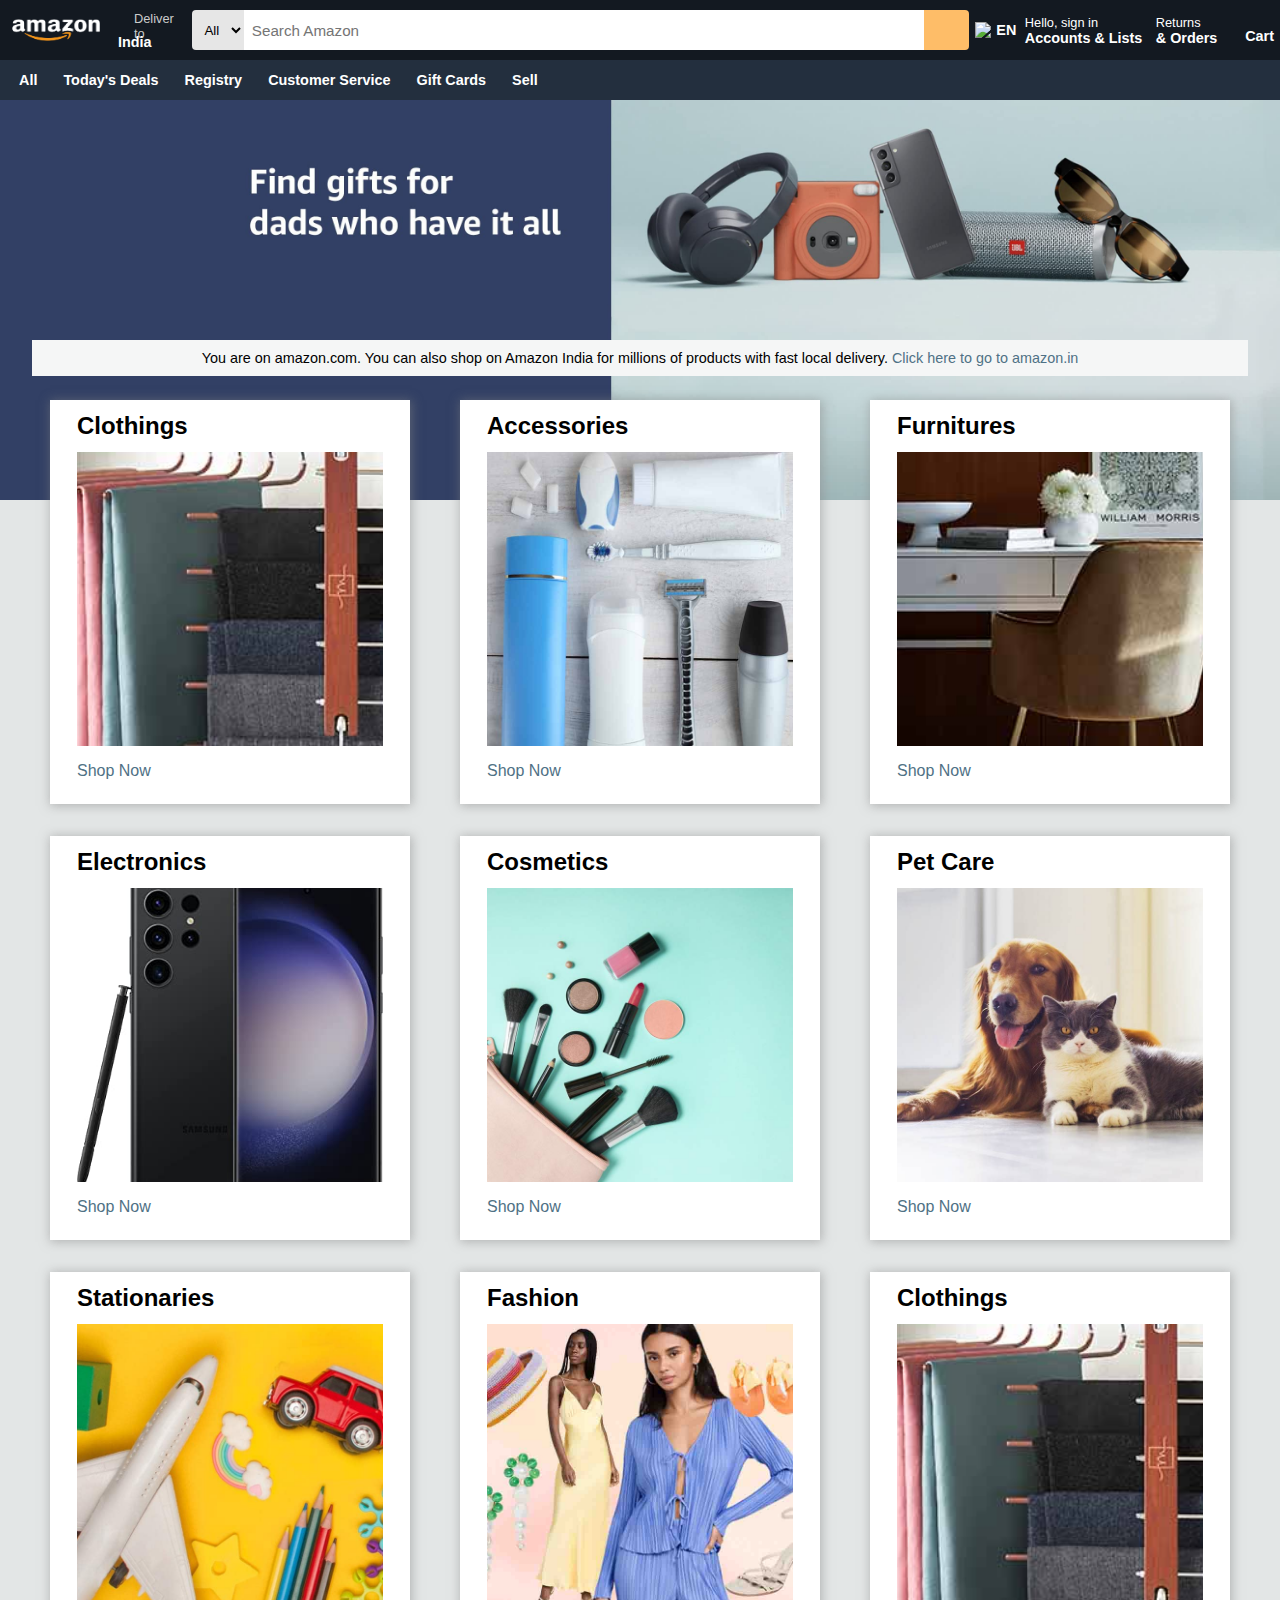
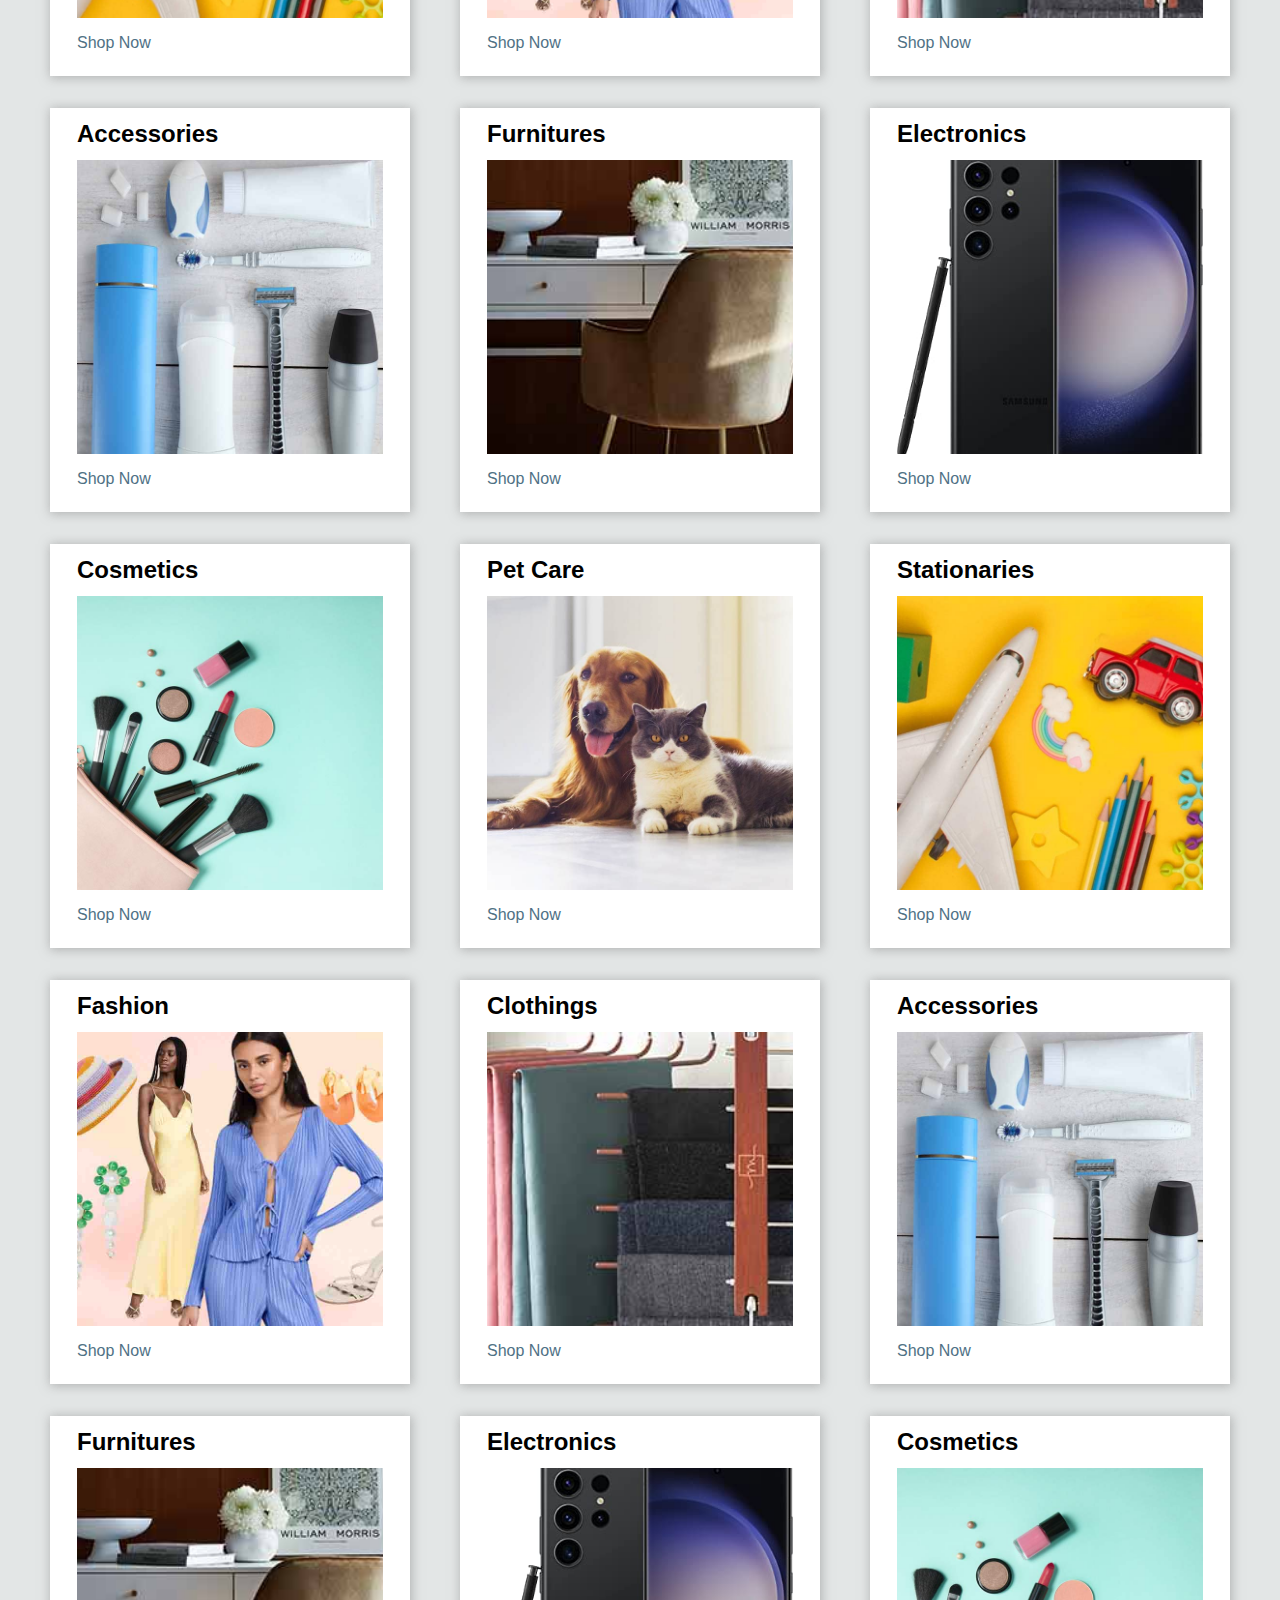
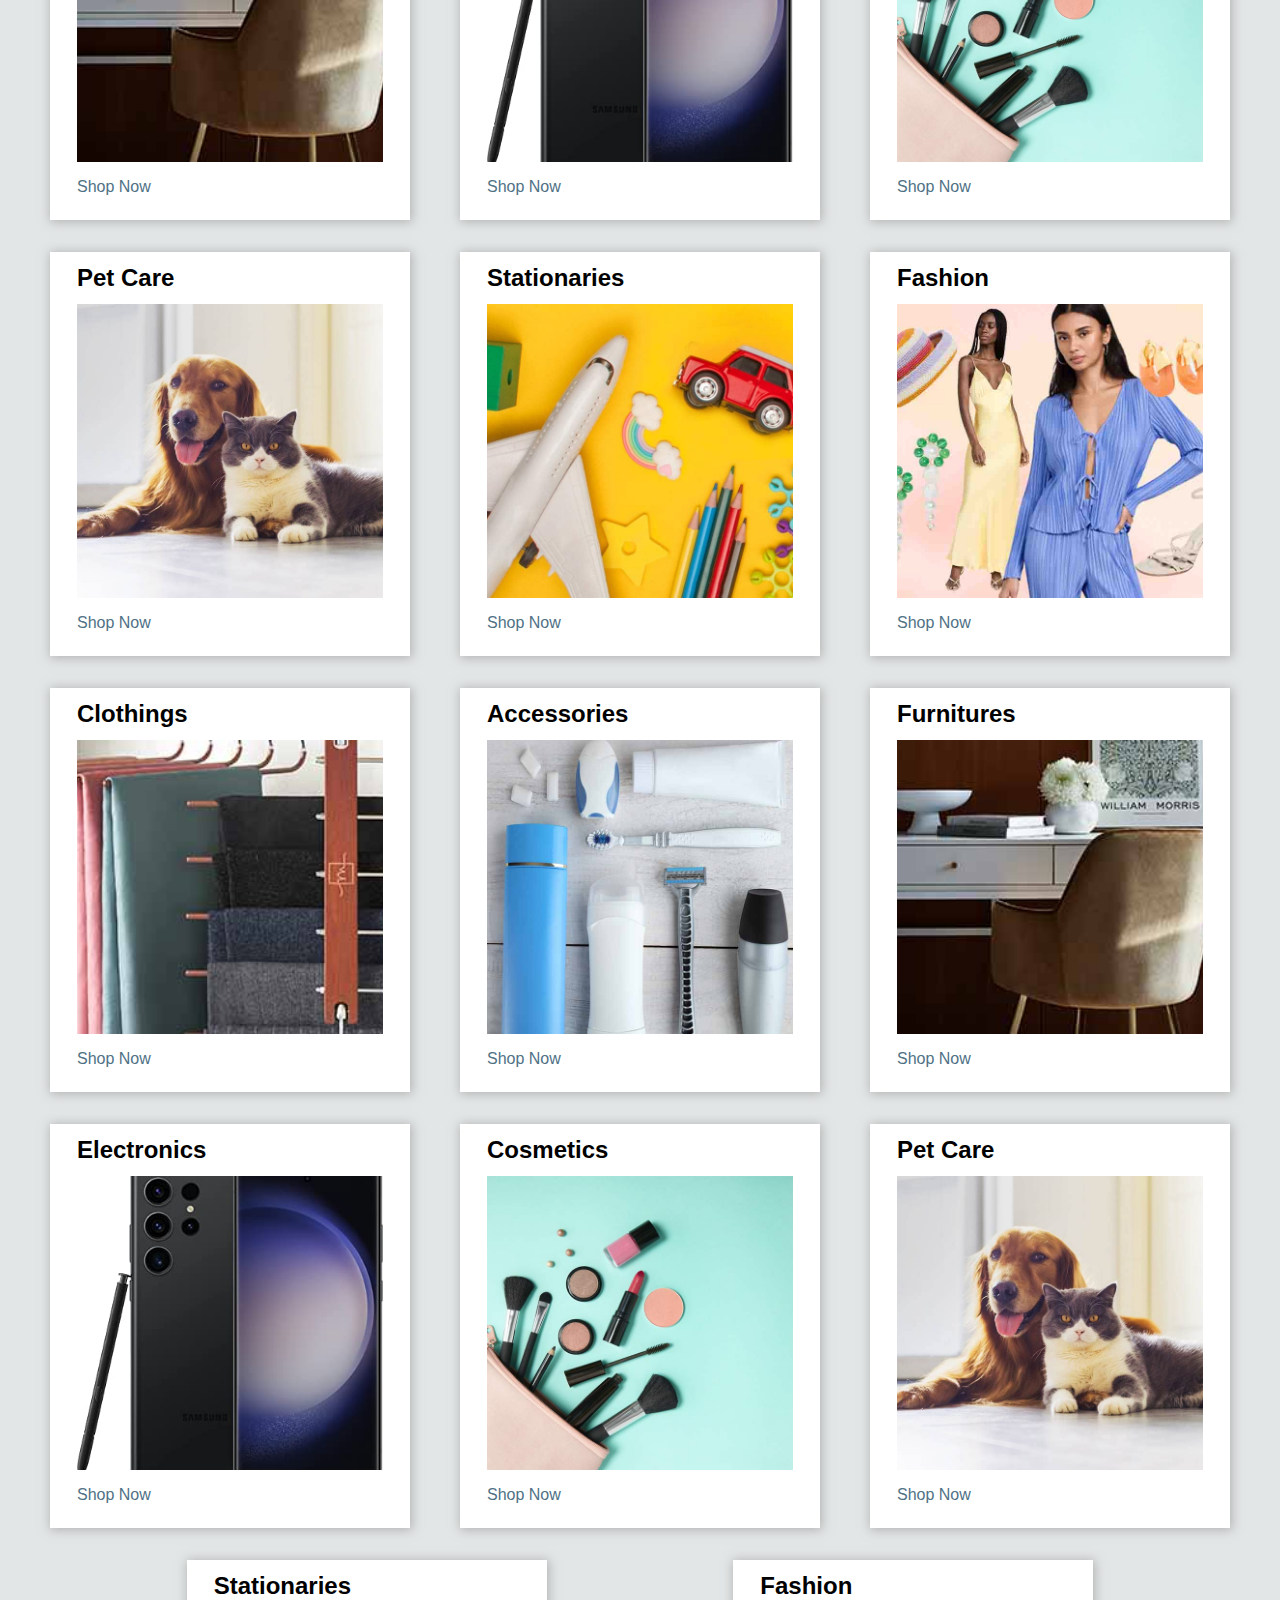
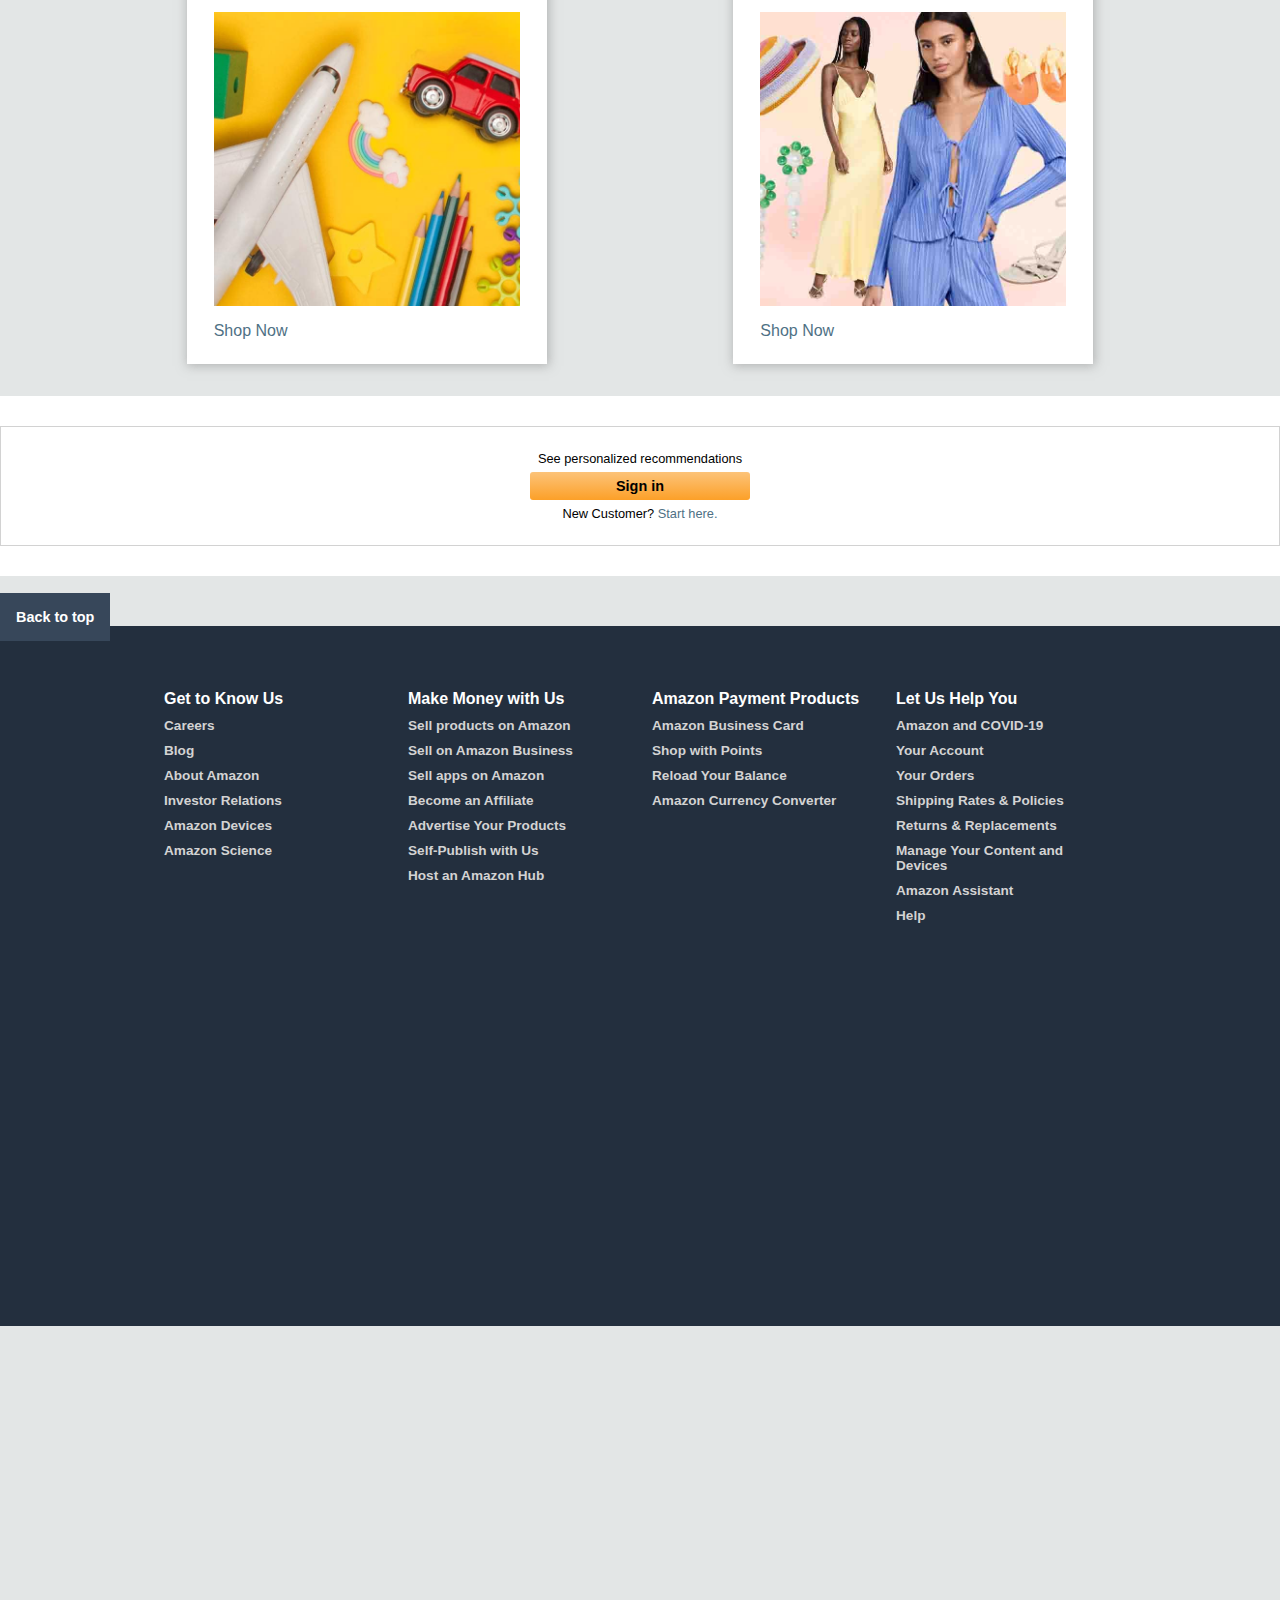
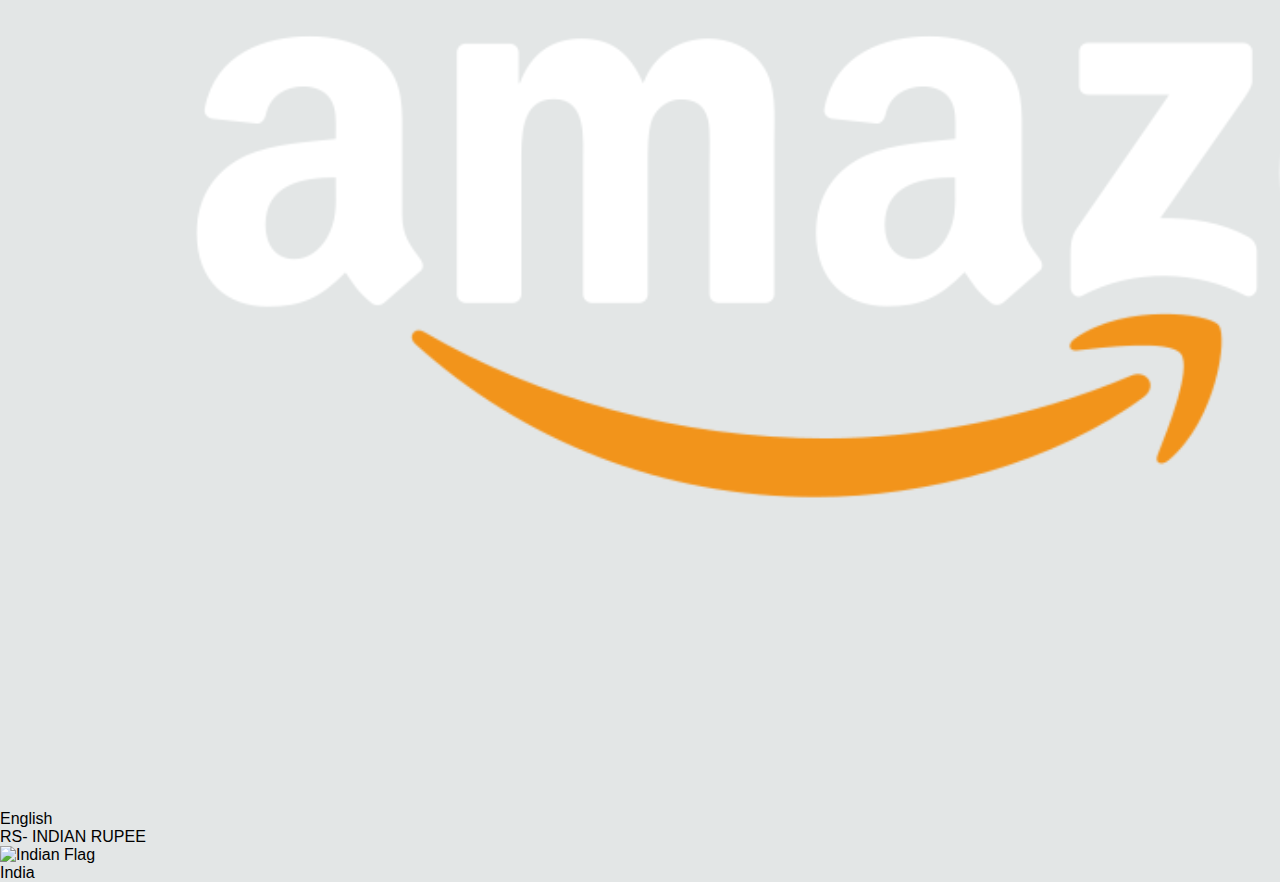
==== commit a4a4078f: "Update index.html" ====
--- a/Amazon Clone/index.html
+++ b/Amazon Clone/index.html
@@ -1,3 +1,4 @@
+
 <!DOCTYPE html>
 <html lang="en">
 <head>
@@ -192,6 +193,118 @@
                 <p><a href="#">Shop Now</a></p>
             </div>
         </div>
+        <div class="shop-container">
+            <div class="shop-box">
+                <h2>Clothings</h2>
+                <img src="imgs/box1_image.jpg" alt="Clothings">
+                <p><a href="https://www.amazon.com/s?k=clothings&i=computers-intl-ship&crid=2KMX6VWAKNXX3&sprefix=clothin%2Ccomputers-intl-ship%2C274&ref=nb_sb_noss_2" target="_blank">Shop Now</a></p>
+            </div>
+        </div>
+        <div class="shop-container">
+            <div class="shop-box">
+                <h2>Accessories</h2>
+                <img src="imgs/box2_image.jpg" alt="Accessories">
+                <p><a href="#">Shop Now</a></p>
+            </div>
+        </div>
+        <div class="shop-container">
+            <div class="shop-box">
+                <h2>Furnitures</h2>
+                <img src="imgs/box3_image.jpg" alt="Furnitures">
+                <p><a href="#">Shop Now</a></p>
+            </div>
+        </div>
+        <div class="shop-container">
+            <div class="shop-box">
+                <h2>Electronics</h2>
+                <img src="imgs/box4_image.jpg" alt="Electronics">
+                <p><a href="#">Shop Now</a></p>
+            </div>
+        </div>
+        <div class="shop-container">
+            <div class="shop-box">
+                <h2>Cosmetics</h2>
+                <img src="imgs/box5_image.jpg" alt="Cosmetics">
+                <p><a href="#">Shop Now</a></p>
+            </div>
+        </div>
+        <div class="shop-container">
+            <div class="shop-box">
+                <h2>Pet Care</h2>
+                <img src="imgs/box6_image.jpg" alt="Pet Care">
+                <p><a href="#">Shop Now</a></p>
+            </div>
+        </div>
+        <div class="shop-container">
+            <div class="shop-box">
+                <h2>Stationaries</h2>
+                <img src="imgs/box7_image.jpg" alt="Stationaries">
+                <p><a href="#">Shop Now</a></p>
+            </div>
+        </div>
+        <div class="shop-container">
+            <div class="shop-box">
+                <h2>Fashion</h2>
+                <img src="imgs/box8_image.jpg" alt="Fashion">
+                <p><a href="#">Shop Now</a></p>
+            </div>
+        </div>
+        <div class="shop-container">
+            <div class="shop-box">
+                <h2>Clothings</h2>
+                <img src="imgs/box1_image.jpg" alt="Clothings">
+                <p><a href="https://www.amazon.com/s?k=clothings&i=computers-intl-ship&crid=2KMX6VWAKNXX3&sprefix=clothin%2Ccomputers-intl-ship%2C274&ref=nb_sb_noss_2" target="_blank">Shop Now</a></p>
+            </div>
+        </div>
+        <div class="shop-container">
+            <div class="shop-box">
+                <h2>Accessories</h2>
+                <img src="imgs/box2_image.jpg" alt="Accessories">
+                <p><a href="#">Shop Now</a></p>
+            </div>
+        </div>
+        <div class="shop-container">
+            <div class="shop-box">
+                <h2>Furnitures</h2>
+                <img src="imgs/box3_image.jpg" alt="Furnitures">
+                <p><a href="#">Shop Now</a></p>
+            </div>
+        </div>
+        <div class="shop-container">
+            <div class="shop-box">
+                <h2>Electronics</h2>
+                <img src="imgs/box4_image.jpg" alt="Electronics">
+                <p><a href="#">Shop Now</a></p>
+            </div>
+        </div>
+        <div class="shop-container">
+            <div class="shop-box">
+                <h2>Cosmetics</h2>
+                <img src="imgs/box5_image.jpg" alt="Cosmetics">
+                <p><a href="#">Shop Now</a></p>
+            </div>
+        </div>
+        <div class="shop-container">
+            <div class="shop-box">
+                <h2>Pet Care</h2>
+                <img src="imgs/box6_image.jpg" alt="Pet Care">
+                <p><a href="#">Shop Now</a></p>
+            </div>
+        </div>
+        <div class="shop-container">
+            <div class="shop-box">
+                <h2>Stationaries</h2>
+                <img src="imgs/box7_image.jpg" alt="Stationaries">
+                <p><a href="#">Shop Now</a></p>
+            </div>
+        </div>
+        <div class="shop-container">
+            <div class="shop-box">
+                <h2>Fashion</h2>
+                <img src="imgs/box8_image.jpg" alt="Fashion">
+                <p><a href="#">Shop Now</a></p>
+            </div>
+        </div>
     </div>
 
     <div class="signin-panel">
@@ -258,7 +371,23 @@
         </div>
 
         <div class="footer2">
-
+            <div class="footer2-center-align">
+                <div class="amazon-logo">
+                    <a href="index.html"><img src="imgs/amazon_logo.png" alt="Amazon Logo"></a>
+                </div>
+                <div class="language footer2-div-border">
+                    <i class="fa-solid fa-globe"></i>
+                    <p>English</p>
+                </div>
+                <div class="currency footer2-div-border">
+                    <i class="fa-solid fa-indian-rupee-sign"></i>
+                    <p>RS- INDIAN RUPEE</p>
+                </div>
+                <div class="country-select footer2-div-border">
+                    <img class="ind-flag" src="imgs/IndianFlag.webp" alt="Indian Flag">
+                    <p>India</p>
+                </div>
+            </div>
         </div>
 
     </footer>
--- a/Amazon Clone/style.css
+++ b/Amazon Clone/style.css
@@ -4,6 +4,7 @@
     box-sizing: border-box;
     font-family: Arial, Helvetica, sans-serif;
     text-decoration: none;
+    scroll-behavior: smooth;
 }
 
 body{
@@ -27,6 +28,7 @@
     display: flex;
     align-items: center;
     justify-content: space-evenly;
+    /* flex-wrap: wrap; */
     color: white;
 }
 
@@ -227,10 +229,9 @@
 /* main image  */
 .main-img{
     background-image: url("imgs/hero_image.jpg");
-    background-size: cover;
+    background-size: cover; 
     width: auto;
     height: 400px;
-    z-index: -1;
 }
 
 .main-img p{
@@ -253,7 +254,7 @@
 }
 .shop-container{
     margin: 0 0 32px 0;
-    width: 22%;
+    width: 360px;
     background-color: white;
     box-shadow: 1px 1px 10px 1px rgba(129, 129, 129, 0.5);
 }
@@ -266,11 +267,93 @@
 }
 .shop-box img{
     padding: 6px 0 0 0;
-    background-size: cover;
+    /* background-size: cover; */
+    object-fit: cover;
     width: 100%;
     height: 300px;
 }
 .shop-box p{
     padding: 12px 0 24px 0;
-
-}
+}
+
+/* sign in panel  */
+.signin-panel{
+    margin: 0 0 32px 0;
+    display: flex;
+    align-items: center;
+    background-color: white;
+    height: 180px;
+}
+.signin-box{
+    margin: auto 0;
+    display: flex;
+    align-items: center;
+    justify-content: space-evenly;
+    width: 100%;
+    height: 120px;
+    border: 1px solid rgb(210, 210, 210);
+}
+.signin-options{
+    text-align: center;
+}
+.signin-options p{
+    margin: 3px;
+    font-size: 0.8rem;
+}
+.signin-options button{
+    margin: 3px;
+    background: linear-gradient(to bottom, #fcc379, #fca028);
+    width: 220px;
+    height: 1.8rem;
+    font-weight: 600;
+    font-size: .9rem;
+    border: none;
+    border-radius: 3px;
+    cursor: pointer;
+}
+
+/* back to top  */
+#top{
+    padding: 1rem;
+    background-color: #37475A;
+    text-align: center;
+    font-size: 0.9rem;
+    color: white;
+    font-weight: 600;
+}
+#top:hover{
+    background-color: #485769;
+}
+
+
+/* footer  */
+
+/* footer1 */
+.footer1{
+    background-color: #232F3E;
+    height: 700px;
+    color: white;
+}
+.footer-content{
+    display: flex;
+    justify-content: center;
+}
+.footer-column{
+    margin: 64px 12px;
+    width: 220px;
+}
+.footer1 a{
+    margin: 10px 0;
+    display: block;
+    color: rgb(211, 211, 211);
+    font-size: 0.85rem;
+    font-weight: 600;
+}
+.footer1 a:hover{
+    text-decoration: underline;
+}
+
+
+
+
+
